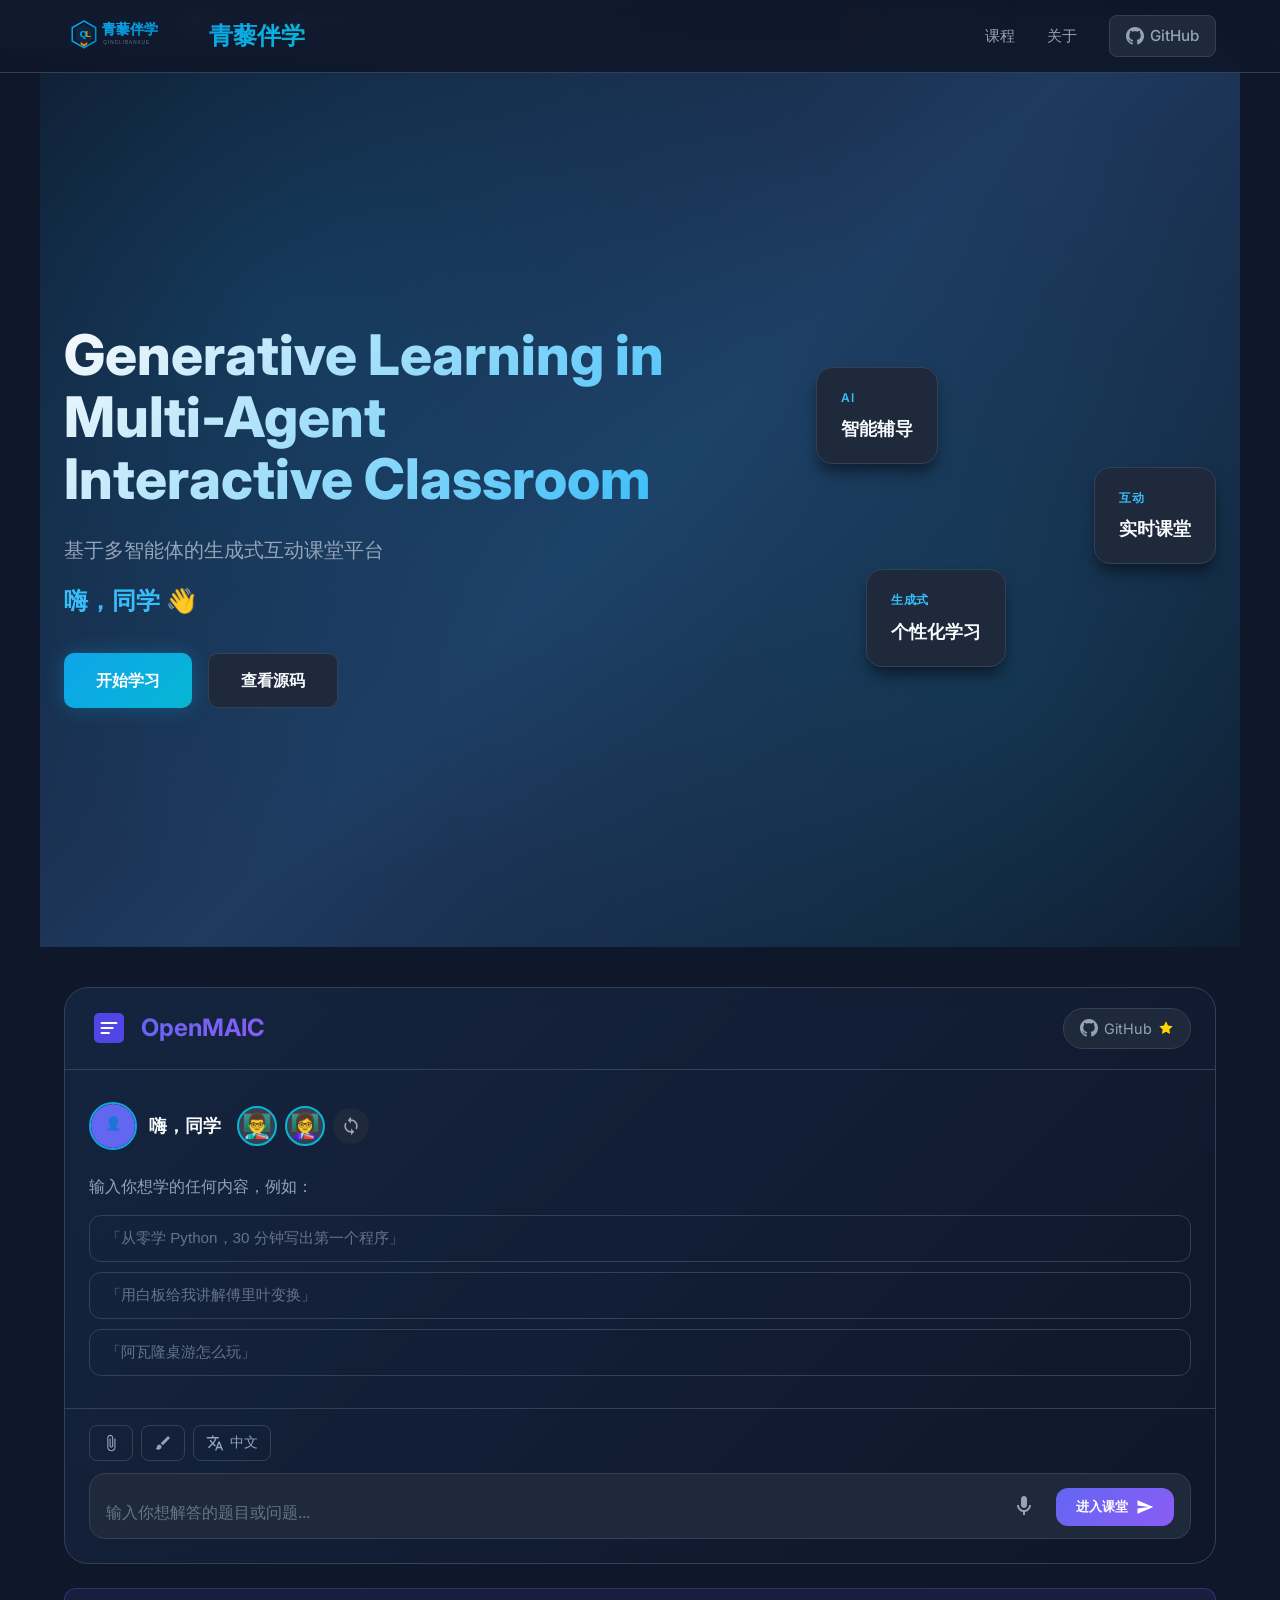
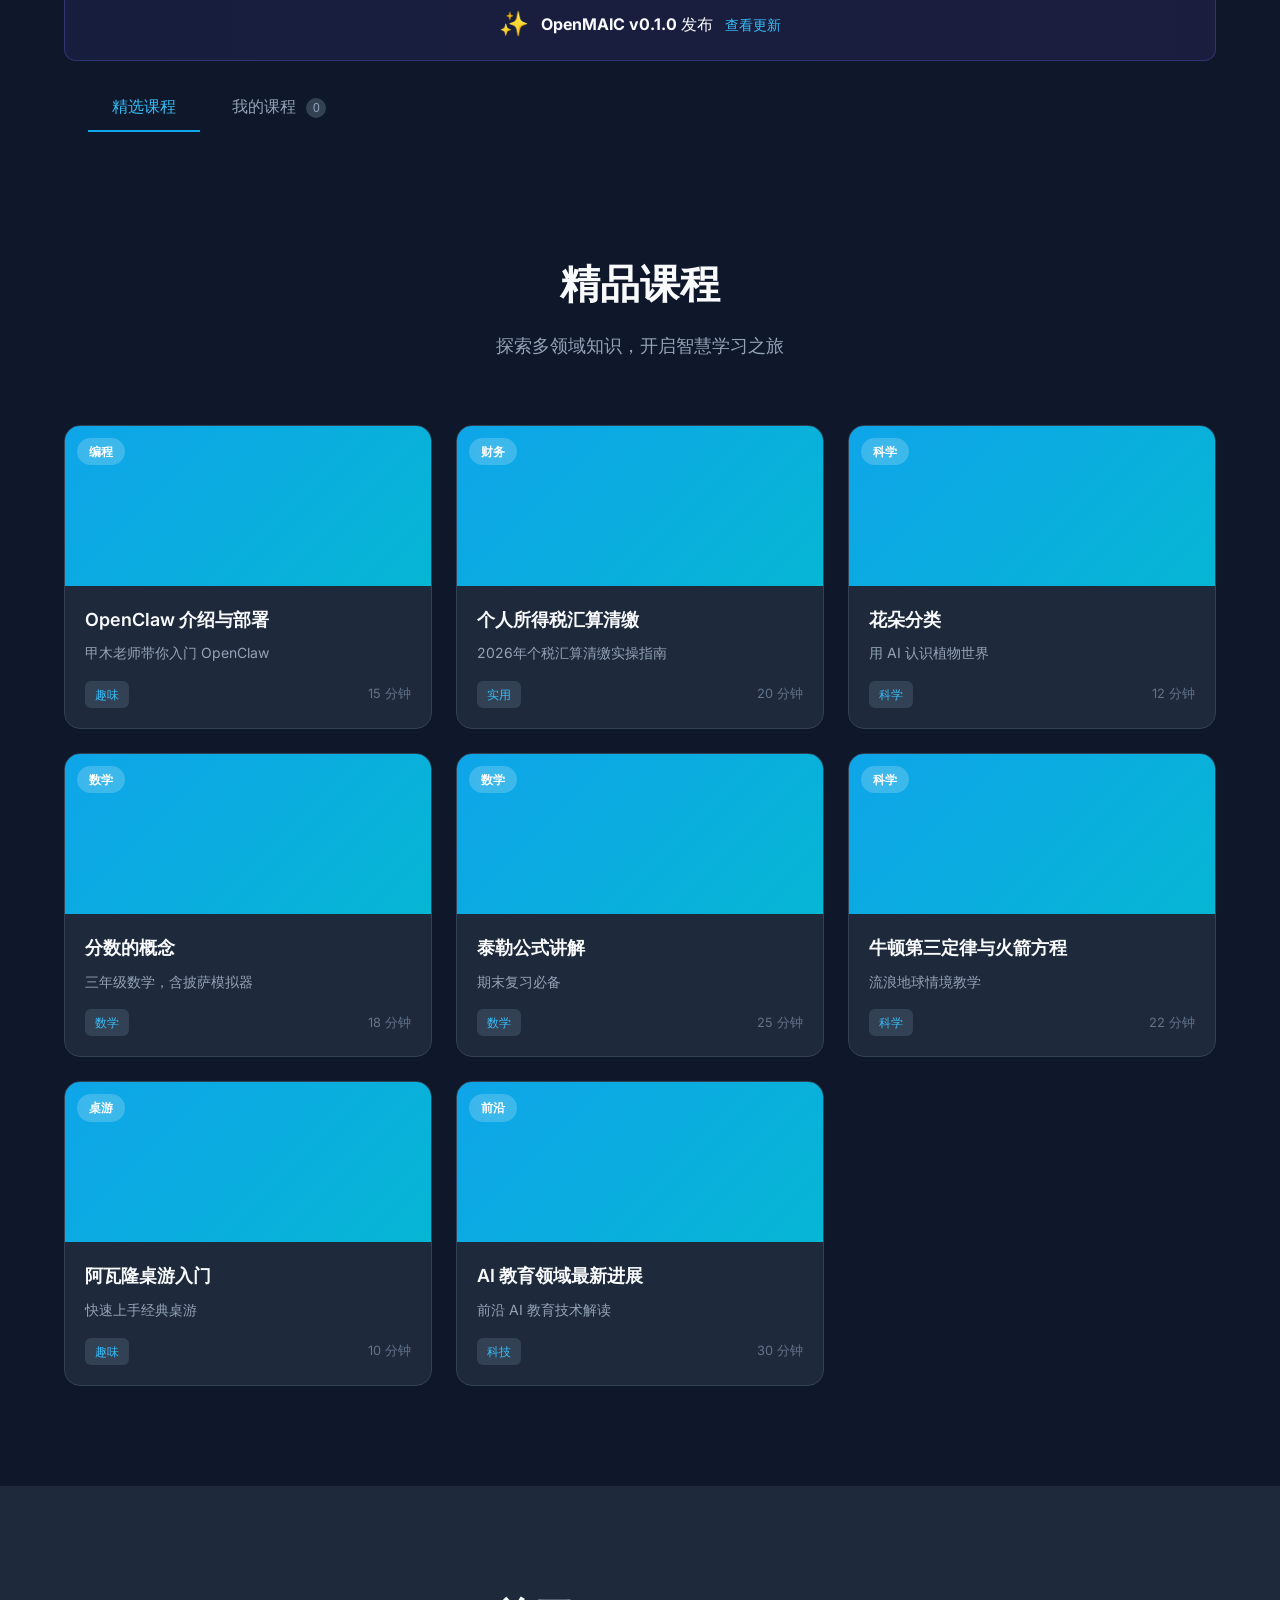
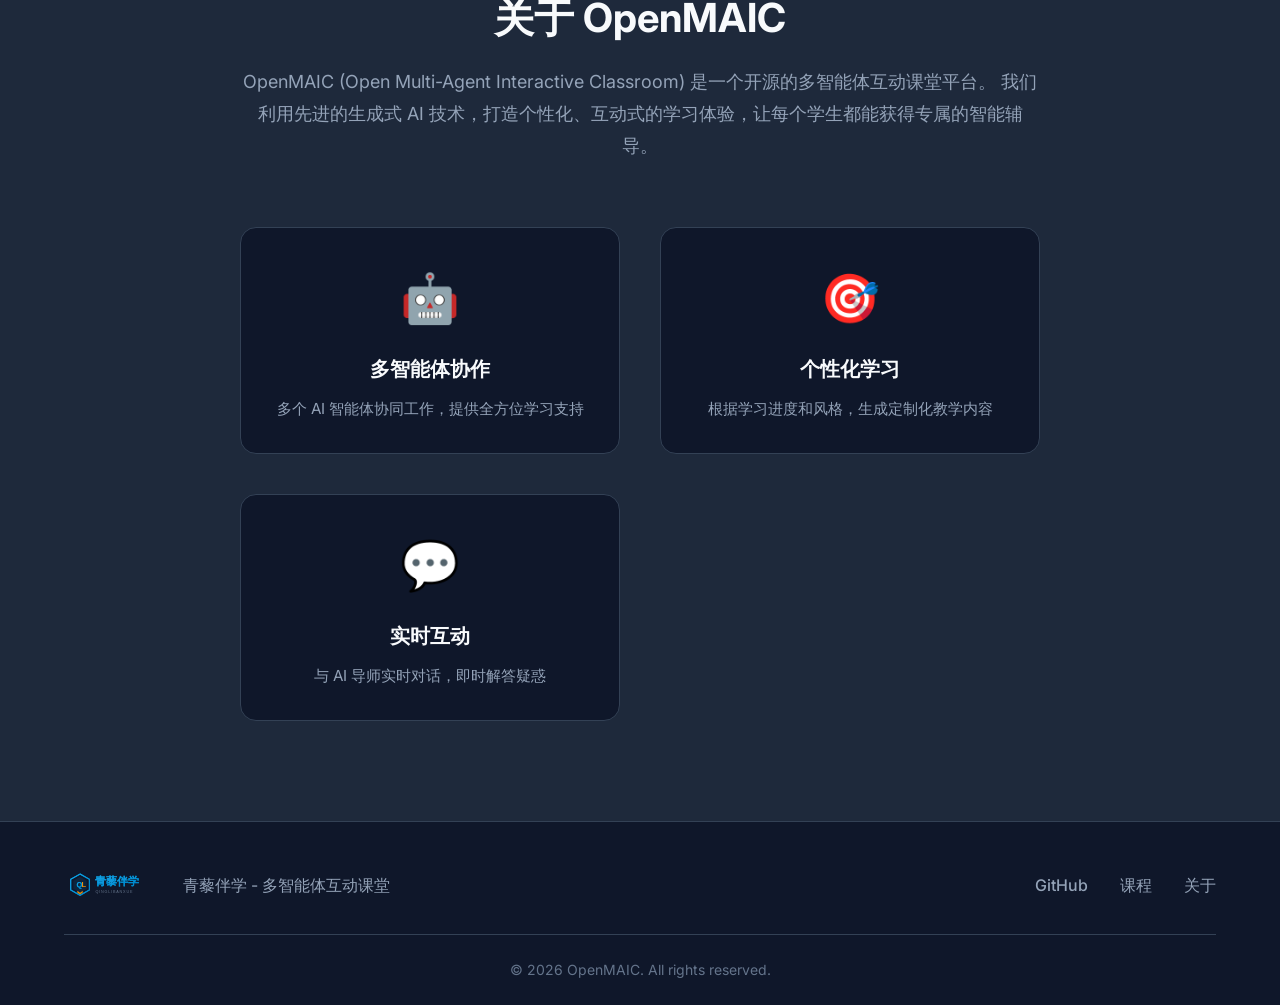
==== docs/index.html @ ad94fdf0 "Add AI assistant, community links, and announcement banner" ====
<!DOCTYPE html>
<html lang="zh-CN">
<head>
    <meta charset="UTF-8">
    <meta name="viewport" content="width=device-width, initial-scale=1.0">
    <title>OpenMAIC - 多智能体互动课堂</title>
    <link rel="stylesheet" href="styles.css">
    <link rel="preconnect" href="https://fonts.googleapis.com">
    <link href="https://fonts.googleapis.com/css2?family=Inter:wght@300;400;500;600;700&display=swap" rel="stylesheet">
</head>
<body>
    <!-- 顶部社区链接栏 -->
    <div class="community-bar">
        <div class="community-container">
            <div class="community-links">
                <a href="https://applink.feishu.cn/client/chat/chatter/add_by_link?link_token=98cl4139-d3f4-45af-b2e7-b8d244a17213" target="_blank" class="community-link">
                    <svg class="community-icon" viewBox="0 0 24 24" fill="currentColor"><path d="M12 2C6.48 2 2 6.48 2 12s4.48 10 10 10 10-4.48 10-10S17.52 2 12 2zm0 18c-4.41 0-8-3.59-8-8s3.59-8 8-8 8 3.59 8 8-3.59 8-8 8z"/></svg>
                    飞书社区
                </a>
                <a href="https://discord.gg/uJRzqXuC" target="_blank" class="community-link">
                    <svg class="community-icon" viewBox="0 0 24 24" fill="currentColor"><path d="M20.317 4.37a19.791 19.791 0 0 0-4.885-1.515.074.074 0 0 0-.079.037c-.21.375-.444.864-.608 1.25a18.27 18.27 0 0 0-5.487 0 12.64 12.64 0 0 0-.617-1.25.077.077 0 0 0-.079-.037A19.736 19.736 0 0 0 3.677 4.37a.07.07 0 0 0-.032.027C.533 9.046-.32 13.58.099 18.057a.082.082 0 0 0 .031.057 19.9 19.9 0 0 0 5.993 3.03.078.078 0 0 0 .084-.028 14.09 14.09 0 0 0 1.226-1.994.076.076 0 0 0-.041-.106 13.107 13.107 0 0 1-1.872-.892.077.077 0 0 1-.008-.128 10.2 10.2 0 0 0 .372-.292.074.074 0 0 1 .077-.01c3.928 1.793 8.18 1.793 12.062 0a.074.074 0 0 1 .078.01c.12.098.246.198.373.292a.077.077 0 0 1-.006.127 12.299 12.299 0 0 1-1.873.892.077.077 0 0 0-.041.107c.36.698.772 1.362 1.225 1.993a.076.076 0 0 0 .084.028 19.839 19.839 0 0 0 6.002-3.03.077.077 0 0 0 .032-.054c.5-5.177-.838-9.674-3.549-13.66a.061.061 0 0 0-.031-.03zM8.02 15.33c-1.183 0-2.157-1.085-2.157-2.419 0-1.333.956-2.419 2.157-2.419 1.21 0 2.176 1.096 2.157 2.42 0 1.333-.956 2.418-2.157 2.418zm7.975 0c-1.183 0-2.157-1.085-2.157-2.419 0-1.333.955-2.419 2.157-2.419 1.21 0 2.176 1.096 2.157 2.42 0 1.333-.946 2.418-2.157 2.418z"/></svg>
                    Discord
                </a>
                <a href="https://github.com/THU-MAIC/OpenMAIC" target="_blank" class="community-link">
                    <svg class="community-icon" viewBox="0 0 24 24" fill="currentColor"><path d="M12 0c-6.626 0-12 5.373-12 12 0 5.302 3.438 9.8 8.207 11.387.599.111.793-.261.793-.577v-2.234c-3.338.726-4.033-1.416-4.033-1.416-.546-1.387-1.333-1.756-1.333-1.756-1.089-.745.083-.729.083-.729 1.205.084 1.839 1.237 1.839 1.237 1.07 1.834 2.807 1.304 3.492.997.107-.775.418-1.305.762-1.604-2.665-.305-5.467-1.334-5.467-5.931 0-1.311.469-2.381 1.236-3.221-.124-.303-.535-1.524.117-3.176 0 0 1.008-.322 3.301 1.23.957-.266 1.983-.399 3.003-.404 1.02.005 2.047.138 3.006.404 2.291-1.552 3.297-1.23 3.297-1.23.653 1.653.242 2.874.118 3.176.77.84 1.235 1.911 1.235 3.221 0 4.609-2.807 5.624-5.479 5.921.43.372.823 1.102.823 2.222v3.293c0 .319.192.694.801.576 4.765-1.589 8.199-6.086 8.199-11.386 0-6.627-5.373-12-12-12z"/></svg>
                    GitHub
                </a>
            </div>
            <div class="community-notice">
                <span class="notice-tag">🔥</span>
                <a href="https://modelbest.feishu.cn/wiki/VnDow02XWi7OOPkuaRNckbVmnue?from=from_copylink" target="_blank">进行中课程共创活动 • 投稿你的好课程，上首页精选！</a>
            </div>
        </div>
    </div>

    <!-- 顶部导航栏 -->
    <header class="header">
        <div class="header-container">
            <div class="logo">
                <img src="assets/logo.svg" alt="OpenMAIC Logo" class="logo-img">
                <span class="logo-text">青藜伴学</span>
            </div>
            <nav class="nav">
                <a href="#courses" class="nav-link">课程</a>
                <a href="#about" class="nav-link">关于</a>
                <a href="https://github.com/THU-MAIC/OpenMAIC" target="_blank" class="nav-link github-link">
                    <svg class="github-icon" viewBox="0 0 24 24" fill="currentColor">
                        <path d="M12 0c-6.626 0-12 5.373-12 12 0 5.302 3.438 9.8 8.207 11.387.599.111.793-.261.793-.577v-2.234c-3.338.726-4.033-1.416-4.033-1.416-.546-1.387-1.333-1.756-1.333-1.756-1.089-.745.083-.729.083-.729 1.205.084 1.839 1.237 1.839 1.237 1.07 1.834 2.807 1.304 3.492.997.107-.775.418-1.305.762-1.604-2.665-.305-5.467-1.334-5.467-5.931 0-1.311.469-2.381 1.236-3.221-.124-.303-.535-1.524.117-3.176 0 0 1.008-.322 3.301 1.23.957-.266 1.983-.399 3.003-.404 1.02.005 2.047.138 3.006.404 2.291-1.552 3.297-1.23 3.297-1.23.653 1.653.242 2.874.118 3.176.77.84 1.235 1.911 1.235 3.221 0 4.609-2.807 5.624-5.479 5.921.43.372.823 1.102.823 2.222v3.293c0 .319.192.694.801.576 4.765-1.589 8.199-6.086 8.199-11.386 0-6.627-5.373-12-12-12z"/>
                    </svg>
                    GitHub
                </a>
            </nav>
            <button class="mobile-menu-btn" id="mobileMenuBtn">
                <span></span>
                <span></span>
                <span></span>
            </button>
        </div>
    </header>

    <!-- 移动端菜单 -->
    <div class="mobile-menu" id="mobileMenu">
        <a href="#courses" class="mobile-nav-link">课程</a>
        <a href="#about" class="mobile-nav-link">关于</a>
        <a href="https://github.com/THU-MAIC/OpenMAIC" target="_blank" class="mobile-nav-link">GitHub</a>
    </div>

    <!-- 主视觉区 -->
    <section class="hero">
        <div class="hero-bg"></div>
        <div class="hero-content">
            <h1 class="hero-title">Generative Learning in<br>Multi-Agent Interactive Classroom</h1>
            <p class="hero-subtitle">基于多智能体的生成式互动课堂平台</p>
            <p class="hero-greeting">嗨，同学 👋</p>
            <div class="hero-cta">
                <a href="#courses" class="btn btn-primary">开始学习</a>
                <a href="https://github.com/THU-MAIC/OpenMAIC" target="_blank" class="btn btn-secondary">查看源码</a>
            </div>
        </div>
        <div class="hero-visual">
            <div class="floating-card card-1">
                <span class="card-tag">AI</span>
                <span class="card-text">智能辅导</span>
            </div>
            <div class="floating-card card-2">
                <span class="card-tag">互动</span>
                <span class="card-text">实时课堂</span>
            </div>
            <div class="floating-card card-3">
                <span class="card-tag">生成式</span>
                <span class="card-text">个性化学习</span>
            </div>
        </div>
    </section>

    <!-- AI学习助手（搜题功能） -->
    <section class="ai-assistant" id="ai-assistant">
        <div class="container">
            <div class="chat-container">
                <!-- 顶部标题 -->
                <div class="chat-header">
                    <div class="logo-section">
                        <svg class="logo-icon" viewBox="0 0 64 64" fill="none">
                            <rect x="8" y="8" width="48" height="48" rx="8" fill="#4F46E5"/>
                            <path d="M20 24h24M20 32h18M20 40h12" stroke="white" stroke-width="3" stroke-linecap="round"/>
                        </svg>
                        <h2 class="chat-title">OpenMAIC</h2>
                    </div>
                    <a href="https://github.com/THU-MAIC/OpenMAIC" target="_blank" class="github-star">
                        <svg viewBox="0 0 24 24" fill="currentColor"><path d="M12 0c-6.626 0-12 5.373-12 12 0 5.302 3.438 9.8 8.207 11.387.599.111.793-.261.793-.577v-2.234c-3.338.726-4.033-1.416-4.033-1.416-.546-1.387-1.333-1.756-1.333-1.756-1.089-.745.083-.729.083-.729 1.205.084 1.839 1.237 1.839 1.237 1.07 1.834 2.807 1.304 3.492.997.107-.775.418-1.305.762-1.604-2.665-.305-5.467-1.334-5.467-5.931 0-1.311.469-2.381 1.236-3.221-.124-.303-.535-1.524.117-3.176 0 0 1.008-.322 3.301 1.23.957-.266 1.983-.399 3.003-.404 1.02.005 2.047.138 3.006.404 2.291-1.552 3.297-1.23 3.297-1.23.653 1.653.242 2.874.118 3.176.77.84 1.235 1.911 1.235 3.221 0 4.609-2.807 5.624-5.479 5.921.43.372.823 1.102.823 2.222v3.293c0 .319.192.694.801.576 4.765-1.589 8.199-6.086 8.199-11.386 0-6.627-5.373-12-12-12z"/></svg>
                        GitHub
                        <svg class="star-icon" viewBox="0 0 24 24" fill="#FFD700"><path d="M12 2l3.09 6.26L22 9.27l-5 4.87 1.18 6.88L12 17.77l-6.18 3.25L7 14.14 2 9.27l6.91-1.01L12 2z"/></svg>
                    </a>
                </div>

                <!-- 对话区域 -->
                <div class="chat-messages" id="chatMessages">
                    <div class="message-group">
                        <div class="user-profile">
                            <div class="avatar"><img src="assets/avatar-user.png" alt="用户" onerror="this.src='data:image/svg+xml,<svg xmlns=%22http://www.w3.org/2000/svg%22 viewBox=%220 0 100 100%22><circle cx=%2250%22 cy=%2250%22 r=%2250%22 fill=%22%236366f1%22/><text x=%2250%22 y=%2255%22 text-anchor=%22middle%22 fill=%22white%22 font-size=%2230%22>👤</text></svg>'"></div>
                            <span class="username">嗨，同学</span>
                        </div>
                        <div class="ai-avatars">
                            <div class="ai-avatar"><img src="assets/avatar-ai1.png" alt="AI导师1" onerror="this.style.display='none';this.nextElementSibling.style.display='flex'"><span class="ai-avatar-fallback" style="display:none">👨‍🏫</span></div>
                            <div class="ai-avatar"><img src="assets/avatar-ai2.png" alt="AI导师2" onerror="this.style.display='none';this.nextElementSibling.style.display='flex'"><span class="ai-avatar-fallback" style="display:none">👩‍🏫</span></div>
                            <button class="ai-switch-btn" title="切换AI导师">
                                <svg viewBox="0 0 24 24" fill="currentColor"><path d="M12 4V1L8 5l4 4V6c3.31 0 6 2.69 6 6 0 1.01-.25 1.97-.7 2.8l1.46 1.46C19.54 15.03 20 13.57 20 12c0-4.42-3.58-8-8-8zm0 14c-3.31 0-6-2.69-6-6 0-1.01.25-1.97.7-2.8L5.24 7.74C4.46 8.97 4 10.43 4 12c0 4.42 3.58 8 8 8v3l4-4-4-4v3z"/></svg>
                            </button>
                        </div>
                    </div>
                    
                    <div class="welcome-text">
                        <p>输入你想学的任何内容，例如：</p>
                        <div class="example-chips">
                            <button class="example-chip" onclick="fillInput('从零学 Python，30 分钟写出第一个程序')">「从零学 Python，30 分钟写出第一个程序」</button>
                            <button class="example-chip" onclick="fillInput('用白板给我讲解傅里叶变换')">「用白板给我讲解傅里叶变换」</button>
                            <button class="example-chip" onclick="fillInput('阿瓦隆桌游怎么玩')">「阿瓦隆桌游怎么玩」</button>
                        </div>
                    </div>
                </div>

                <!-- 输入区域 -->
                <div class="chat-input-area">
                    <div class="input-toolbar">
                        <button class="tool-btn" title="上传附件">
                            <svg viewBox="0 0 24 24" fill="currentColor"><path d="M16.5 6v11.5c0 2.21-1.79 4-4 4s-4-1.79-4-4V5a2.5 2.5 0 0 1 5 0v10.5c0 .55-.45 1-1 1s-1-.45-1-1V6H10v9.5a2.5 2.5 0 0 0 5 0V5c0-2.21-1.79-4-4-4S7 2.79 7 5v12.5c0 3.04 2.46 5.5 5.5 5.5s5.5-2.46 5.5-5.5V6h-1.5z"/></svg>
                        </button>
                        <button class="tool-btn" title="画板">
                            <svg viewBox="0 0 24 24" fill="currentColor"><path d="M7 14c-1.66 0-3 1.34-3 3 0 1.31-1.16 2-2 2 .92 1.22 2.49 2 4 2 2.21 0 4-1.79 4-4 0-1.66-1.34-3-3-3zm13.71-9.37l-1.34-1.34a.996.996 0 0 0-1.41 0L9 12.25 11.75 15l8.96-8.96a.996.996 0 0 0 0-1.41z"/></svg>
                        </button>
                        <button class="tool-btn language-btn" title="语言">
                            <svg viewBox="0 0 24 24" fill="currentColor"><path d="M12.87 15.07l-2.54-2.51.03-.03c1.74-1.94 2.98-4.17 3.71-6.53H17V4h-7V2H8v2H1v1.99h11.17C11.5 7.92 10.44 9.75 9 11.35 8.07 10.32 7.3 9.19 6.69 8h-2c.73 1.63 1.73 3.17 2.98 4.56l-5.09 5.02L4 19l5-5 3.11 3.11.76-2.04zM18.5 10h-2L12 22h2l1.12-3h4.75L21 22h2l-4.5-12zm-2.62 7l1.62-4.33L19.12 17h-3.24z"/></svg>
                            <span>中文</span>
                        </button>
                    </div>
                    
                    <div class="input-wrapper">
                        <textarea 
                            id="chatInput" 
                            class="chat-input" 
                            placeholder="输入你想解答的题目或问题..."
                            rows="1"
                        ></textarea>
                        <button class="voice-btn" title="语音输入">
                            <svg viewBox="0 0 24 24" fill="currentColor"><path d="M12 14c1.66 0 3-1.34 3-3V5c0-1.66-1.34-3-3-3S9 3.34 9 5v6c0 1.66 1.34 3 3 3z"/><path d="M17 11c0 2.76-2.24 5-5 5s-5-2.24-5-5H5c0 3.53 2.61 6.43 6 6.92V21h2v-3.08c3.39-.49 6-3.39 6-6.92h-2z"/></svg>
                        </button>
                        <button class="send-btn" id="sendBtn" title="进入课堂">
                            <span>进入课堂</span>
                            <svg viewBox="0 0 24 24" fill="currentColor"><path d="M2.01 21L23 12 2.01 3 2 10l15 2-15 2z"/></svg>
                        </button>
                    </div>
                </div>
            </div>

            <!-- 版本公告 -->
            <div class="version-banner">
                <div class="version-icon">✨</div>
                <span class="version-text"><strong>OpenMAIC v0.1.0</strong> 发布</span>
                <a href="https://github.com/THU-MAIC/OpenMAIC/releases" target="_blank" class="version-link">查看更新</a>
            </div>

            <!-- 课程标签 -->
            <div class="course-tabs">
                <button class="tab-btn active">精选课程</button>
                <button class="tab-btn">我的课程 <span class="tab-badge">0</span></button>
            </div>
        </div>
    </section>

    <!-- 课程展示区 -->
    <section class="courses" id="courses">
        <div class="container">
            <div class="section-header">
                <h2 class="section-title">精品课程</h2>
                <p class="section-subtitle">探索多领域知识，开启智慧学习之旅</p>
            </div>
            
            <div class="course-grid">
                <!-- 课程卡片 1 -->
                <div class="course-card" data-course="openclaw">
                    <div class="course-image">
                        <div class="course-badge">编程</div>
                        <div class="course-overlay">
                            <button class="play-btn">
                                <svg viewBox="0 0 24 24" fill="currentColor">
                                    <path d="M8 5v14l11-7z"/>
                                </svg>
                            </button>
                        </div>
                    </div>
                    <div class="course-content">
                        <h3 class="course-title">OpenClaw 介绍与部署</h3>
                        <p class="course-desc">甲木老师带你入门 OpenClaw</p>
                        <div class="course-meta">
                            <span class="course-tag">趣味</span>
                            <span class="course-duration">15 分钟</span>
                        </div>
                    </div>
                </div>

                <!-- 课程卡片 2 -->
                <div class="course-card" data-course="tax">
                    <div class="course-image">
                        <div class="course-badge">财务</div>
                        <div class="course-overlay">
                            <button class="play-btn">
                                <svg viewBox="0 0 24 24" fill="currentColor">
                                    <path d="M8 5v14l11-7z"/>
                                </svg>
                            </button>
                        </div>
                    </div>
                    <div class="course-content">
                        <h3 class="course-title">个人所得税汇算清缴</h3>
                        <p class="course-desc">2026年个税汇算清缴实操指南</p>
                        <div class="course-meta">
                            <span class="course-tag">实用</span>
                            <span class="course-duration">20 分钟</span>
                        </div>
                    </div>
                </div>

                <!-- 课程卡片 3 -->
                <div class="course-card" data-course="flowers">
                    <div class="course-image">
                        <div class="course-badge">科学</div>
                        <div class="course-overlay">
                            <button class="play-btn">
                                <svg viewBox="0 0 24 24" fill="currentColor">
                                    <path d="M8 5v14l11-7z"/>
                                </svg>
                            </button>
                        </div>
                    </div>
                    <div class="course-content">
                        <h3 class="course-title">花朵分类</h3>
                        <p class="course-desc">用 AI 认识植物世界</p>
                        <div class="course-meta">
                            <span class="course-tag">科学</span>
                            <span class="course-duration">12 分钟</span>
                        </div>
                    </div>
                </div>

                <!-- 课程卡片 4 -->
                <div class="course-card" data-course="fraction">
                    <div class="course-image">
                        <div class="course-badge">数学</div>
                        <div class="course-overlay">
                            <button class="play-btn">
                                <svg viewBox="0 0 24 24" fill="currentColor">
                                    <path d="M8 5v14l11-7z"/>
                                </svg>
                            </button>
                        </div>
                    </div>
                    <div class="course-content">
                        <h3 class="course-title">分数的概念</h3>
                        <p class="course-desc">三年级数学，含披萨模拟器</p>
                        <div class="course-meta">
                            <span class="course-tag">数学</span>
                            <span class="course-duration">18 分钟</span>
                        </div>
                    </div>
                </div>

                <!-- 课程卡片 5 -->
                <div class="course-card" data-course="taylor">
                    <div class="course-image">
                        <div class="course-badge">数学</div>
                        <div class="course-overlay">
                            <button class="play-btn">
                                <svg viewBox="0 0 24 24" fill="currentColor">
                                    <path d="M8 5v14l11-7z"/>
                                </svg>
                            </button>
                        </div>
                    </div>
                    <div class="course-content">
                        <h3 class="course-title">泰勒公式讲解</h3>
                        <p class="course-desc">期末复习必备</p>
                        <div class="course-meta">
                            <span class="course-tag">数学</span>
                            <span class="course-duration">25 分钟</span>
                        </div>
                    </div>
                </div>

                <!-- 课程卡片 6 -->
                <div class="course-card" data-course="rocket">
                    <div class="course-image">
                        <div class="course-badge">科学</div>
                        <div class="course-overlay">
                            <button class="play-btn">
                                <svg viewBox="0 0 24 24" fill="currentColor">
                                    <path d="M8 5v14l11-7z"/>
                                </svg>
                            </button>
                        </div>
                    </div>
                    <div class="course-content">
                        <h3 class="course-title">牛顿第三定律与火箭方程</h3>
                        <p class="course-desc">流浪地球情境教学</p>
                        <div class="course-meta">
                            <span class="course-tag">科学</span>
                            <span class="course-duration">22 分钟</span>
                        </div>
                    </div>
                </div>

                <!-- 课程卡片 7 -->
                <div class="course-card" data-course="avalon">
                    <div class="course-image">
                        <div class="course-badge">桌游</div>
                        <div class="course-overlay">
                            <button class="play-btn">
                                <svg viewBox="0 0 24 24" fill="currentColor">
                                    <path d="M8 5v14l11-7z"/>
                                </svg>
                            </button>
                        </div>
                    </div>
                    <div class="course-content">
                        <h3 class="course-title">阿瓦隆桌游入门</h3>
                        <p class="course-desc">快速上手经典桌游</p>
                        <div class="course-meta">
                            <span class="course-tag">趣味</span>
                            <span class="course-duration">10 分钟</span>
                        </div>
                    </div>
                </div>

                <!-- 课程卡片 8 -->
                <div class="course-card" data-course="ai-education">
                    <div class="course-image">
                        <div class="course-badge">前沿</div>
                        <div class="course-overlay">
                            <button class="play-btn">
                                <svg viewBox="0 0 24 24" fill="currentColor">
                                    <path d="M8 5v14l11-7z"/>
                                </svg>
                            </button>
                        </div>
                    </div>
                    <div class="course-content">
                        <h3 class="course-title">AI 教育领域最新进展</h3>
                        <p class="course-desc">前沿 AI 教育技术解读</p>
                        <div class="course-meta">
                            <span class="course-tag">科技</span>
                            <span class="course-duration">30 分钟</span>
                        </div>
                    </div>
                </div>
            </div>
        </div>
    </section>

    <!-- 视频播放器模态框 -->
    <div class="video-modal" id="videoModal">
        <div class="video-modal-content">
            <button class="video-close" id="videoClose">
                <svg viewBox="0 0 24 24" fill="currentColor">
                    <path d="M19 6.41L17.59 5 12 10.59 6.41 5 5 6.41 10.59 12 5 17.59 6.41 19 12 13.41 17.59 19 19 17.59 13.41 12z"/>
                </svg>
            </button>
            <div class="video-container">
                <video id="mainVideo" class="video-player">
                    <source src="" type="video/mp4">
                    您的浏览器不支持视频播放。
                </video>
                <div class="video-controls">
                    <button class="control-btn play-pause" id="playPauseBtn">
                        <svg class="play-icon" viewBox="0 0 24 24" fill="currentColor">
                            <path d="M8 5v14l11-7z"/>
                        </svg>
                        <svg class="pause-icon" viewBox="0 0 24 24" fill="currentColor">
                            <path d="M6 19h4V5H6v14zm8-14v14h4V5h-4z"/>
                        </svg>
                    </button>
                    <div class="progress-container" id="progressContainer">
                        <div class="progress-bar" id="progressBar">
                            <div class="progress-fill" id="progressFill"></div>
                            <div class="progress-handle" id="progressHandle"></div>
                        </div>
                    </div>
                    <span class="time-display" id="timeDisplay">0:00 / 0:00</span>
                    <button class="control-btn fullscreen" id="fullscreenBtn">
                        <svg class="fullscreen-icon" viewBox="0 0 24 24" fill="currentColor">
                            <path d="M7 14H5v5h5v-2H7v-3zm-2-4h2V7h3V5H5v5zm12 7h-3v2h5v-5h-2v3zM14 5v2h3v3h2V5h-5z"/>
                        </svg>
                        <svg class="exit-fullscreen-icon" viewBox="0 0 24 24" fill="currentColor">
                            <path d="M5 16h3v3h2v-5H5v2zm3-8H5v2h5V5H8v3zm6 11h2v-3h3v-2h-5v5zm2-11V5h-2v5h5V8h-3z"/>
                        </svg>
                    </button>
                </div>
            </div>
        </div>
    </div>

    <!-- 关于区域 -->
    <section class="about" id="about">
        <div class="container">
            <div class="about-content">
                <h2 class="section-title">关于 OpenMAIC</h2>
                <p class="about-text">
                    OpenMAIC (Open Multi-Agent Interactive Classroom) 是一个开源的多智能体互动课堂平台。
                    我们利用先进的生成式 AI 技术，打造个性化、互动式的学习体验，让每个学生都能获得专属的智能辅导。
                </p>
                <div class="about-features">
                    <div class="feature">
                        <div class="feature-icon">🤖</div>
                        <h4>多智能体协作</h4>
                        <p>多个 AI 智能体协同工作，提供全方位学习支持</p>
                    </div>
                    <div class="feature">
                        <div class="feature-icon">🎯</div>
                        <h4>个性化学习</h4>
                        <p>根据学习进度和风格，生成定制化教学内容</p>
                    </div>
                    <div class="feature">
                        <div class="feature-icon">💬</div>
                        <h4>实时互动</h4>
                        <p>与 AI 导师实时对话，即时解答疑惑</p>
                    </div>
                </div>
            </div>
        </div>
    </section>

    <!-- 页脚 -->
    <footer class="footer">
        <div class="container">
            <div class="footer-content">
                <div class="footer-brand">
                    <img src="assets/logo.svg" alt="OpenMAIC" class="footer-logo">
                    <span>青藜伴学 - 多智能体互动课堂</span>
                </div>
                <div class="footer-links">
                    <a href="https://github.com/THU-MAIC/OpenMAIC" target="_blank">GitHub</a>
                    <a href="#courses">课程</a>
                    <a href="#about">关于</a>
                </div>
            </div>
            <div class="footer-bottom">
                <p>© 2026 OpenMAIC. All rights reserved.</p>
            </div>
        </div>
    </footer>

    <script src="script.js"></script>
</body>
</html>
---- docs/styles.css ----
/* OpenMAIC - Tech Blue Enterprise Theme */
/* CSS Variables */
:root {
    --primary: #0ea5e9;
    --primary-dark: #0284c7;
    --primary-light: #38bdf8;
    --secondary: #1e293b;
    --accent: #06b6d4;
    --background: #0f172a;
    --surface: #1e293b;
    --surface-light: #334155;
    --text-primary: #f8fafc;
    --text-secondary: #94a3b8;
    --text-muted: #64748b;
    --border: #334155;
    --success: #10b981;
    --warning: #f59e0b;
    --error: #ef4444;
    --gradient-primary: linear-gradient(135deg, #0ea5e9 0%, #06b6d4 100%);
    --gradient-hero: linear-gradient(135deg, #0f172a 0%, #1e3a5f 50%, #0f172a 100%);
    --shadow-sm: 0 1px 2px rgba(0, 0, 0, 0.3);
    --shadow: 0 4px 6px -1px rgba(0, 0, 0, 0.4);
    --shadow-lg: 0 10px 15px -3px rgba(0, 0, 0, 0.5);
    --shadow-glow: 0 0 20px rgba(14, 165, 233, 0.3);
}

/* Reset & Base */
*, *::before, *::after {
    box-sizing: border-box;
    margin: 0;
    padding: 0;
}

html {
    scroll-behavior: smooth;
}

body {
    font-family: 'Inter', -apple-system, BlinkMacSystemFont, 'Segoe UI', Roboto, 'Helvetica Neue', Arial, sans-serif;
    background-color: var(--background);
    color: var(--text-primary);
    line-height: 1.6;
    -webkit-font-smoothing: antialiased;
    -moz-osx-font-smoothing: grayscale;
}

/* Container */
.container {
    max-width: 1200px;
    margin: 0 auto;
    padding: 0 24px;
}

/* Header */
.header {
    position: fixed;
    top: 0;
    left: 0;
    right: 0;
    z-index: 1000;
    background: rgba(15, 23, 42, 0.9);
    backdrop-filter: blur(12px);
    border-bottom: 1px solid var(--border);
}

.header-container {
    max-width: 1200px;
    margin: 0 auto;
    padding: 0 24px;
    height: 72px;
    display: flex;
    align-items: center;
    justify-content: space-between;
}

.logo {
    display: flex;
    align-items: center;
    gap: 12px;
}

.logo-img {
    height: 40px;
    width: auto;
    object-fit: contain;
}

.logo-text {
    font-size: 1.5rem;
    font-weight: 700;
    background: var(--gradient-primary);
    -webkit-background-clip: text;
    -webkit-text-fill-color: transparent;
    background-clip: text;
}

/* Navigation */
.nav {
    display: flex;
    align-items: center;
    gap: 32px;
}

.nav-link {
    color: var(--text-secondary);
    text-decoration: none;
    font-weight: 500;
    font-size: 0.95rem;
    transition: all 0.3s ease;
    display: flex;
    align-items: center;
    gap: 6px;
}

.nav-link:hover {
    color: var(--primary-light);
}

.github-link {
    padding: 8px 16px;
    background: var(--surface);
    border-radius: 8px;
    border: 1px solid var(--border);
}

.github-link:hover {
    background: var(--surface-light);
    border-color: var(--primary);
}

.github-icon {
    width: 18px;
    height: 18px;
}

/* Mobile Menu Button */
.mobile-menu-btn {
    display: none;
    flex-direction: column;
    gap: 5px;
    background: none;
    border: none;
    cursor: pointer;
    padding: 8px;
}

.mobile-menu-btn span {
    display: block;
    width: 24px;
    height: 2px;
    background: var(--text-primary);
    transition: all 0.3s ease;
}

/* Mobile Menu */
.mobile-menu {
    display: none;
    position: fixed;
    top: 72px;
    left: 0;
    right: 0;
    background: var(--surface);
    border-bottom: 1px solid var(--border);
    padding: 16px 24px;
    flex-direction: column;
    gap: 16px;
    z-index: 999;
}

.mobile-menu.active {
    display: flex;
}

.mobile-nav-link {
    color: var(--text-primary);
    text-decoration: none;
    font-weight: 500;
    padding: 12px 0;
    border-bottom: 1px solid var(--border);
}

/* Hero Section */
.hero {
    min-height: 100vh;
    display: flex;
    align-items: center;
    justify-content: space-between;
    padding: 120px 24px 80px;
    max-width: 1200px;
    margin: 0 auto;
    position: relative;
    overflow: hidden;
}

.hero-bg {
    position: absolute;
    top: 0;
    left: 0;
    right: 0;
    bottom: 0;
    background: var(--gradient-hero);
    z-index: -1;
}

.hero-bg::before {
    content: '';
    position: absolute;
    top: 0;
    left: 0;
    right: 0;
    bottom: 0;
    background-image: 
        radial-gradient(circle at 20% 30%, rgba(14, 165, 233, 0.15) 0%, transparent 50%),
        radial-gradient(circle at 80% 70%, rgba(6, 182, 212, 0.1) 0%, transparent 50%);
}

.hero-content {
    flex: 1;
    max-width: 600px;
}

.hero-title {
    font-size: 3.5rem;
    font-weight: 800;
    line-height: 1.1;
    margin-bottom: 24px;
    background: linear-gradient(135deg, var(--text-primary) 0%, var(--primary-light) 100%);
    -webkit-background-clip: text;
    -webkit-text-fill-color: transparent;
    background-clip: text;
}

.hero-subtitle {
    font-size: 1.25rem;
    color: var(--text-secondary);
    margin-bottom: 16px;
}

.hero-greeting {
    font-size: 1.5rem;
    color: var(--primary-light);
    font-weight: 600;
    margin-bottom: 32px;
}

.hero-cta {
    display: flex;
    gap: 16px;
    flex-wrap: wrap;
}

/* Buttons */
.btn {
    display: inline-flex;
    align-items: center;
    justify-content: center;
    padding: 14px 32px;
    font-size: 1rem;
    font-weight: 600;
    text-decoration: none;
    border-radius: 10px;
    transition: all 0.3s ease;
    cursor: pointer;
    border: none;
}

.btn-primary {
    background: var(--gradient-primary);
    color: white;
    box-shadow: var(--shadow-glow);
}

.btn-primary:hover {
    transform: translateY(-2px);
    box-shadow: 0 0 30px rgba(14, 165, 233, 0.5);
}

.btn-secondary {
    background: var(--surface);
    color: var(--text-primary);
    border: 1px solid var(--border);
}

.btn-secondary:hover {
    background: var(--surface-light);
    border-color: var(--primary);
}

/* Hero Visual */
.hero-visual {
    position: relative;
    width: 400px;
    height: 400px;
}

.floating-card {
    position: absolute;
    background: var(--surface);
    border: 1px solid var(--border);
    border-radius: 16px;
    padding: 20px 24px;
    display: flex;
    flex-direction: column;
    gap: 8px;
    box-shadow: var(--shadow-lg);
    animation: float 6s ease-in-out infinite;
}

.card-1 {
    top: 50px;
    left: 0;
    animation-delay: 0s;
}

.card-2 {
    top: 150px;
    right: 0;
    animation-delay: 2s;
}

.card-3 {
    bottom: 50px;
    left: 50px;
    animation-delay: 4s;
}

.card-tag {
    font-size: 0.75rem;
    font-weight: 600;
    color: var(--primary-light);
    text-transform: uppercase;
    letter-spacing: 0.5px;
}

.card-text {
    font-size: 1.1rem;
    font-weight: 600;
    color: var(--text-primary);
}

@keyframes float {
    0%, 100% { transform: translateY(0); }
    50% { transform: translateY(-20px); }
}

/* Courses Section */
.courses {
    padding: 100px 0;
    background: var(--background);
}

.section-header {
    text-align: center;
    margin-bottom: 64px;
}

.section-title {
    font-size: 2.5rem;
    font-weight: 700;
    margin-bottom: 16px;
    color: var(--text-primary);
}

.section-subtitle {
    font-size: 1.125rem;
    color: var(--text-secondary);
}

/* Course Grid */
.course-grid {
    display: grid;
    grid-template-columns: repeat(auto-fill, minmax(280px, 1fr));
    gap: 24px;
}

.course-card {
    background: var(--surface);
    border-radius: 16px;
    overflow: hidden;
    border: 1px solid var(--border);
    transition: all 0.3s ease;
    cursor: pointer;
}

.course-card:hover {
    transform: translateY(-4px);
    border-color: var(--primary);
    box-shadow: var(--shadow-glow);
}

.course-image {
    position: relative;
    height: 160px;
    background: var(--gradient-primary);
    display: flex;
    align-items: center;
    justify-content: center;
}

.course-badge {
    position: absolute;
    top: 12px;
    left: 12px;
    background: rgba(255, 255, 255, 0.2);
    backdrop-filter: blur(8px);
    color: white;
    padding: 4px 12px;
    border-radius: 20px;
    font-size: 0.75rem;
    font-weight: 600;
}

.course-overlay {
    position: absolute;
    inset: 0;
    background: rgba(0, 0, 0, 0.4);
    display: flex;
    align-items: center;
    justify-content: center;
    opacity: 0;
    transition: opacity 0.3s ease;
}

.course-card:hover .course-overlay {
    opacity: 1;
}

.play-btn {
    width: 56px;
    height: 56px;
    background: rgba(255, 255, 255, 0.95);
    border: none;
    border-radius: 50%;
    display: flex;
    align-items: center;
    justify-content: center;
    cursor: pointer;
    transition: all 0.3s ease;
    color: var(--primary-dark);
}

.play-btn:hover {
    transform: scale(1.1);
    background: white;
}

.play-btn svg {
    width: 24px;
    height: 24px;
    margin-left: 4px;
}

.course-content {
    padding: 20px;
}

.course-title {
    font-size: 1.125rem;
    font-weight: 600;
    margin-bottom: 8px;
    color: var(--text-primary);
}

.course-desc {
    font-size: 0.875rem;
    color: var(--text-secondary);
    margin-bottom: 16px;
}

.course-meta {
    display: flex;
    align-items: center;
    justify-content: space-between;
}

.course-tag {
    background: var(--surface-light);
    color: var(--primary-light);
    padding: 4px 10px;
    border-radius: 6px;
    font-size: 0.75rem;
    font-weight: 500;
}

.course-duration {
    font-size: 0.8rem;
    color: var(--text-muted);
}

/* Video Modal */
.video-modal {
    display: none;
    position: fixed;
    inset: 0;
    z-index: 2000;
    background: rgba(0, 0, 0, 0.95);
    align-items: center;
    justify-content: center;
    padding: 20px;
}

.video-modal.active {
    display: flex;
}

.video-modal-content {
    position: relative;
    width: 100%;
    max-width: 1000px;
    background: var(--surface);
    border-radius: 16px;
    overflow: hidden;
}

.video-close {
    position: absolute;
    top: 16px;
    right: 16px;
    width: 40px;
    height: 40px;
    background: rgba(0, 0, 0, 0.5);
    border: none;
    border-radius: 50%;
    display: flex;
    align-items: center;
    justify-content: center;
    cursor: pointer;
    color: white;
    z-index: 10;
    transition: all 0.3s ease;
}

.video-close:hover {
    background: rgba(255, 0, 0, 0.7);
    transform: rotate(90deg);
}

.video-close svg {
    width: 24px;
    height: 24px;
}

.video-container {
    position: relative;
    width: 100%;
    background: #000;
}

.video-player {
    width: 100%;
    height: auto;
    max-height: 70vh;
    display: block;
}

/* Video Controls */
.video-controls {
    display: flex;
    align-items: center;
    gap: 16px;
    padding: 16px 20px;
    background: linear-gradient(to top, rgba(0,0,0,0.9), rgba(0,0,0,0.6));
}

.control-btn {
    width: 40px;
    height: 40px;
    background: transparent;
    border: none;
    color: white;
    cursor: pointer;
    display: flex;
    align-items: center;
    justify-content: center;
    border-radius: 8px;
    transition: all 0.3s ease;
}

.control-btn:hover {
    background: rgba(255, 255, 255, 0.1);
}

.control-btn svg {
    width: 24px;
    height: 24px;
}

.play-pause .pause-icon,
.play-pause.playing .play-icon {
    display: none;
}

.play-pause.playing .pause-icon {
    display: block;
}

.fullscreen .exit-fullscreen-icon,
.fullscreen.active .fullscreen-icon {
    display: none;
}

.fullscreen.active .exit-fullscreen-icon {
    display: block;
}

/* Progress Bar */
.progress-container {
    flex: 1;
    height: 40px;
    display: flex;
    align-items: center;
    cursor: pointer;
}

.progress-bar {
    position: relative;
    width: 100%;
    height: 6px;
    background: rgba(255, 255, 255, 0.2);
    border-radius: 3px;
    overflow: visible;
}

.progress-fill {
    position: absolute;
    left: 0;
    top: 0;
    height: 100%;
    background: var(--gradient-primary);
    border-radius: 3px;
    width: 0%;
    transition: width 0.1s linear;
}

.progress-handle {
    position: absolute;
    top: 50%;
    transform: translate(-50%, -50%);
    width: 14px;
    height: 14px;
    background: white;
    border-radius: 50%;
    left: 0%;
    opacity: 0;
    transition: opacity 0.2s ease, transform 0.2s ease;
    box-shadow: 0 0 10px rgba(0, 0, 0, 0.5);
}

.progress-container:hover .progress-handle,
.progress-container.dragging .progress-handle {
    opacity: 1;
}

.progress-bar:hover {
    height: 8px;
}

.time-display {
    color: white;
    font-size: 0.875rem;
    font-variant-numeric: tabular-nums;
    min-width: 100px;
    text-align: center;
}

/* Fullscreen Mode */
.video-modal:fullscreen .video-modal-content {
    max-width: 100%;
    height: 100%;
    border-radius: 0;
}

.video-modal:fullscreen .video-player {
    max-height: calc(100vh - 80px);
    height: calc(100vh - 80px);
}

/* About Section */
.about {
    padding: 100px 0;
    background: var(--surface);
}

.about-content {
    max-width: 800px;
    margin: 0 auto;
    text-align: center;
}

.about-text {
    font-size: 1.125rem;
    color: var(--text-secondary);
    margin-bottom: 64px;
    line-height: 1.8;
}

.about-features {
    display: grid;
    grid-template-columns: repeat(auto-fit, minmax(250px, 1fr));
    gap: 40px;
}

.feature {
    padding: 32px;
    background: var(--background);
    border-radius: 16px;
    border: 1px solid var(--border);
    transition: all 0.3s ease;
}

.feature:hover {
    border-color: var(--primary);
    transform: translateY(-4px);
}

.feature-icon {
    font-size: 3rem;
    margin-bottom: 16px;
}

.feature h4 {
    font-size: 1.25rem;
    font-weight: 600;
    margin-bottom: 12px;
    color: var(--text-primary);
}

.feature p {
    color: var(--text-secondary);
    font-size: 0.95rem;
}

/* Footer */
.footer {
    background: var(--background);
    border-top: 1px solid var(--border);
    padding: 48px 0 24px;
}

.footer-content {
    display: flex;
    justify-content: space-between;
    align-items: center;
    flex-wrap: wrap;
    gap: 24px;
    margin-bottom: 32px;
}

.footer-brand {
    display: flex;
    align-items: center;
    gap: 12px;
    color: var(--text-secondary);
}

.footer-logo {
    height: 32px;
    width: auto;
}

.footer-links {
    display: flex;
    gap: 32px;
}

.footer-links a {
    color: var(--text-secondary);
    text-decoration: none;
    font-weight: 500;
    transition: color 0.3s ease;
}

.footer-links a:hover {
    color: var(--primary-light);
}

.footer-bottom {
    text-align: center;
    padding-top: 24px;
    border-top: 1px solid var(--border);
    color: var(--text-muted);
    font-size: 0.875rem;
}

/* Responsive Design */
@media (max-width: 1024px) {
    .hero {
        flex-direction: column;
        text-align: center;
        padding-top: 100px;
    }
    
    .hero-content {
        max-width: 100%;
    }
    
    .hero-visual {
        width: 300px;
        height: 300px;
        margin-top: 48px;
    }
    
    .hero-title {
        font-size: 2.5rem;
    }
    
    .hero-cta {
        justify-content: center;
    }
}

@media (max-width: 768px) {
    .nav {
        display: none;
    }
    
    .mobile-menu-btn {
        display: flex;
    }
    
    .hero-title {
        font-size: 2rem;
    }
    
    .hero-subtitle {
        font-size: 1rem;
    }
    
    .hero-visual {
        width: 250px;
        height: 250px;
    }
    
    .floating-card {
        padding: 16px 20px;
    }
    
    .card-text {
        font-size: 0.9rem;
    }
    
    .course-grid {
        grid-template-columns: 1fr;
    }
    
    .video-controls {
        padding: 12px 16px;
        gap: 12px;
    }
    
    .control-btn {
        width: 36px;
        height: 36px;
    }
    
    .time-display {
        font-size: 0.75rem;
        min-width: 80px;
    }
    
    .about-features {
        grid-template-columns: 1fr;
    }
    
    .footer-content {
        flex-direction: column;
        text-align: center;
    }
}

@media (max-width: 480px) {
    .header-container {
        height: 64px;
    }
    
    .logo-img {
        height: 32px;
    }
    
    .logo-text {
        font-size: 1.25rem;
    }
    
    .hero {
        padding: 80px 16px 60px;
    }
    
    .hero-title {
        font-size: 1.75rem;
    }
    
    .btn {
        padding: 12px 24px;
        font-size: 0.9rem;
    }
    
    .container {
        padding: 0 16px;
    }
    
    .section-title {
        font-size: 1.75rem;
    }
}

/* Animations */
@keyframes fadeIn {
    from { opacity: 0; transform: translateY(20px); }
    to { opacity: 1; transform: translateY(0); }
}

.course-card {
    animation: fadeIn 0.6s ease forwards;
}

.course-card:nth-child(1) { animation-delay: 0.1s; }
.course-card:nth-child(2) { animation-delay: 0.2s; }
.course-card:nth-child(3) { animation-delay: 0.3s; }
.course-card:nth-child(4) { animation-delay: 0.4s; }
.course-card:nth-child(5) { animation-delay: 0.5s; }
.course-card:nth-child(6) { animation-delay: 0.6s; }
.course-card:nth-child(7) { animation-delay: 0.7s; }
.course-card:nth-child(8) { animation-delay: 0.8s; }

/* ==================== 社区链接栏 ==================== */
.community-bar {
    background: linear-gradient(90deg, #1e3a5f 0%, #0f172a 100%);
    border-bottom: 1px solid var(--border);
    padding: 8px 0;
}

.community-container {
    max-width: 1200px;
    margin: 0 auto;
    padding: 0 24px;
    display: flex;
    justify-content: space-between;
    align-items: center;
    flex-wrap: wrap;
    gap: 12px;
}

.community-links {
    display: flex;
    gap: 16px;
}

.community-link {
    display: flex;
    align-items: center;
    gap: 6px;
    color: var(--text-secondary);
    text-decoration: none;
    font-size: 0.85rem;
    transition: all 0.3s ease;
    padding: 4px 8px;
    border-radius: 6px;
}

.community-link:hover {
    color: var(--primary-light);
    background: rgba(14, 165, 233, 0.1);
}

.community-icon {
    width: 18px;
    height: 18px;
}

.community-notice {
    display: flex;
    align-items: center;
    gap: 8px;
    font-size: 0.85rem;
}

.community-notice a {
    color: var(--primary-light);
    text-decoration: none;
    transition: color 0.3s ease;
}

.community-notice a:hover {
    text-decoration: underline;
}

.notice-tag {
    font-size: 1rem;
}

/* ==================== AI学习助手 ==================== */
.ai-assistant {
    padding: 40px 0 20px;
    background: var(--background);
}

.chat-container {
    background: linear-gradient(135deg, rgba(30, 58, 95, 0.4) 0%, rgba(15, 23, 42, 0.6) 100%);
    border: 1px solid var(--border);
    border-radius: 24px;
    overflow: hidden;
    backdrop-filter: blur(10px);
}

.chat-header {
    display: flex;
    justify-content: space-between;
    align-items: center;
    padding: 20px 24px;
    border-bottom: 1px solid var(--border);
}

.logo-section {
    display: flex;
    align-items: center;
    gap: 12px;
}

.logo-icon {
    width: 40px;
    height: 40px;
}

.chat-title {
    font-size: 1.5rem;
    font-weight: 700;
    background: linear-gradient(135deg, #6366f1 0%, #8b5cf6 100%);
    -webkit-background-clip: text;
    -webkit-text-fill-color: transparent;
    background-clip: text;
}

.github-star {
    display: flex;
    align-items: center;
    gap: 6px;
    padding: 8px 16px;
    background: var(--surface);
    border: 1px solid var(--border);
    border-radius: 20px;
    color: var(--text-secondary);
    text-decoration: none;
    font-size: 0.9rem;
    transition: all 0.3s ease;
}

.github-star:hover {
    background: var(--surface-light);
    color: var(--text-primary);
    border-color: var(--primary);
}

.github-star svg {
    width: 18px;
    height: 18px;
}

.star-icon {
    width: 16px !important;
    height: 16px !important;
}

/* 对话区域 */
.chat-messages {
    padding: 32px 24px;
    min-height: 280px;
}

.message-group {
    display: flex;
    align-items: center;
    gap: 16px;
    margin-bottom: 24px;
}

.user-profile {
    display: flex;
    align-items: center;
    gap: 12px;
}

.avatar {
    width: 48px;
    height: 48px;
    border-radius: 50%;
    overflow: hidden;
    background: var(--surface);
    border: 2px solid var(--primary);
}

.avatar img {
    width: 100%;
    height: 100%;
    object-fit: cover;
}

.username {
    font-size: 1.1rem;
    font-weight: 600;
    color: var(--text-primary);
}

.ai-avatars {
    display: flex;
    align-items: center;
    gap: 8px;
}

.ai-avatar {
    width: 40px;
    height: 40px;
    border-radius: 50%;
    overflow: hidden;
    background: var(--surface-light);
    border: 2px solid var(--accent);
    display: flex;
    align-items: center;
    justify-content: center;
}

.ai-avatar img {
    width: 100%;
    height: 100%;
    object-fit: cover;
}

.ai-avatar-fallback {
    font-size: 1.5rem;
}

.ai-switch-btn {
    width: 36px;
    height: 36px;
    border: none;
    background: var(--surface);
    border-radius: 50%;
    cursor: pointer;
    display: flex;
    align-items: center;
    justify-content: center;
    color: var(--text-secondary);
    transition: all 0.3s ease;
}

.ai-switch-btn:hover {
    background: var(--surface-light);
    color: var(--primary-light);
}

.ai-switch-btn svg {
    width: 20px;
    height: 20px;
}

/* 欢迎文字和示例 */
.welcome-text {
    margin-top: 16px;
}

.welcome-text p {
    color: var(--text-secondary);
    font-size: 1rem;
    margin-bottom: 16px;
}

.example-chips {
    display: flex;
    flex-direction: column;
    gap: 10px;
}

.example-chip {
    background: transparent;
    border: 1px solid var(--border);
    border-radius: 12px;
    padding: 12px 16px;
    color: var(--text-muted);
    font-size: 0.95rem;
    text-align: left;
    cursor: pointer;
    transition: all 0.3s ease;
}

.example-chip:hover {
    background: rgba(14, 165, 233, 0.1);
    border-color: var(--primary);
    color: var(--text-primary);
}

/* 输入区域 */
.chat-input-area {
    padding: 16px 24px 24px;
    border-top: 1px solid var(--border);
}

.input-toolbar {
    display: flex;
    gap: 8px;
    margin-bottom: 12px;
}

.tool-btn {
    display: flex;
    align-items: center;
    gap: 6px;
    padding: 8px 12px;
    background: transparent;
    border: 1px solid var(--border);
    border-radius: 8px;
    color: var(--text-secondary);
    cursor: pointer;
    transition: all 0.3s ease;
    font-size: 0.85rem;
}

.tool-btn:hover {
    background: var(--surface);
    color: var(--text-primary);
}

.tool-btn svg {
    width: 18px;
    height: 18px;
}

.input-wrapper {
    display: flex;
    align-items: flex-end;
    gap: 12px;
    background: var(--surface);
    border: 1px solid var(--border);
    border-radius: 16px;
    padding: 12px 16px;
}

.chat-input {
    flex: 1;
    background: transparent;
    border: none;
    color: var(--text-primary);
    font-size: 1rem;
    resize: none;
    outline: none;
    min-height: 24px;
    max-height: 120px;
    font-family: inherit;
}

.chat-input::placeholder {
    color: var(--text-muted);
}

.voice-btn {
    width: 40px;
    height: 40px;
    border: none;
    background: transparent;
    border-radius: 50%;
    cursor: pointer;
    display: flex;
    align-items: center;
    justify-content: center;
    color: var(--text-secondary);
    transition: all 0.3s ease;
}

.voice-btn:hover {
    background: var(--surface-light);
    color: var(--text-primary);
}

.voice-btn svg {
    width: 24px;
    height: 24px;
}

.send-btn {
    display: flex;
    align-items: center;
    gap: 8px;
    padding: 10px 20px;
    background: linear-gradient(135deg, #6366f1 0%, #8b5cf6 100%);
    border: none;
    border-radius: 12px;
    color: white;
    font-weight: 600;
    cursor: pointer;
    transition: all 0.3s ease;
}

.send-btn:hover {
    transform: translateY(-2px);
    box-shadow: 0 4px 12px rgba(99, 102, 241, 0.4);
}

.send-btn svg {
    width: 18px;
    height: 18px;
}

/* 版本公告 */
.version-banner {
    display: flex;
    align-items: center;
    justify-content: center;
    gap: 12px;
    margin-top: 24px;
    padding: 16px;
    background: linear-gradient(90deg, rgba(99, 102, 241, 0.1) 0%, rgba(139, 92, 246, 0.1) 100%);
    border: 1px solid rgba(99, 102, 241, 0.3);
    border-radius: 12px;
}

.version-icon {
    font-size: 1.5rem;
}

.version-text {
    color: var(--text-primary);
}

.version-link {
    color: var(--primary-light);
    text-decoration: none;
    font-size: 0.9rem;
}

.version-link:hover {
    text-decoration: underline;
}

/* 课程标签 */
.course-tabs {
    display: flex;
    gap: 8px;
    margin-top: 24px;
    padding: 0 24px;
}

.tab-btn {
    padding: 12px 24px;
    background: transparent;
    border: none;
    border-bottom: 2px solid transparent;
    color: var(--text-secondary);
    font-size: 1rem;
    font-weight: 500;
    cursor: pointer;
    transition: all 0.3s ease;
    position: relative;
}

.tab-btn.active {
    color: var(--primary-light);
    border-bottom-color: var(--primary);
}

.tab-btn:hover:not(.active) {
    color: var(--text-primary);
}

.tab-badge {
    display: inline-flex;
    align-items: center;
    justify-content: center;
    width: 20px;
    height: 20px;
    background: var(--surface-light);
    border-radius: 50%;
    font-size: 0.75rem;
    margin-left: 6px;
}

/* ==================== 响应式调整 ==================== */
@media (max-width: 768px) {
    .community-container {
        flex-direction: column;
        align-items: flex-start;
    }
    
    .chat-header {
        flex-direction: column;
        gap: 16px;
        text-align: center;
    }
    
    .message-group {
        flex-direction: column;
        align-items: flex-start;
    }
    
    .example-chips {
        gap: 8px;
    }
    
    .example-chip {
        font-size: 0.85rem;
        padding: 10px 12px;
    }
    
    .input-wrapper {
        flex-wrap: wrap;
    }
    
    .chat-input {
        width: 100%;
        order: -1;
    }
    
    .course-tabs {
        justify-content: center;
    }
    
    .tab-btn {
        padding: 10px 16px;
        font-size: 0.9rem;
    }
    
    /* 消息气泡样式 */
    .user-message,
    .ai-message {
        display: flex;
        margin-bottom: 16px;
        animation: fadeIn 0.3s ease;
    }

    .user-message {
        justify-content: flex-end;
    }

    .ai-message {
        justify-content: flex-start;
        align-items: flex-start;
        gap: 12px;
    }

    .message-avatar {
        width: 36px;
        height: 36px;
        border-radius: 50%;
        background: var(--surface);
        display: flex;
        align-items: center;
        justify-content: center;
        font-size: 1.25rem;
        flex-shrink: 0;
    }

    .message-bubble {
        max-width: 80%;
        padding: 12px 16px;
        border-radius: 16px;
        line-height: 1.6;
    }

    .user-bubble {
        background: linear-gradient(135deg, #6366f1 0%, #8b5cf6 100%);
        color: white;
        border-bottom-right-radius: 4px;
    }

    .ai-bubble {
        background: var(--surface);
        border: 1px solid var(--border);
        color: var(--text-primary);
        border-bottom-left-radius: 4px;
    }

    .message-bubble p {
        margin: 0;
    }
}
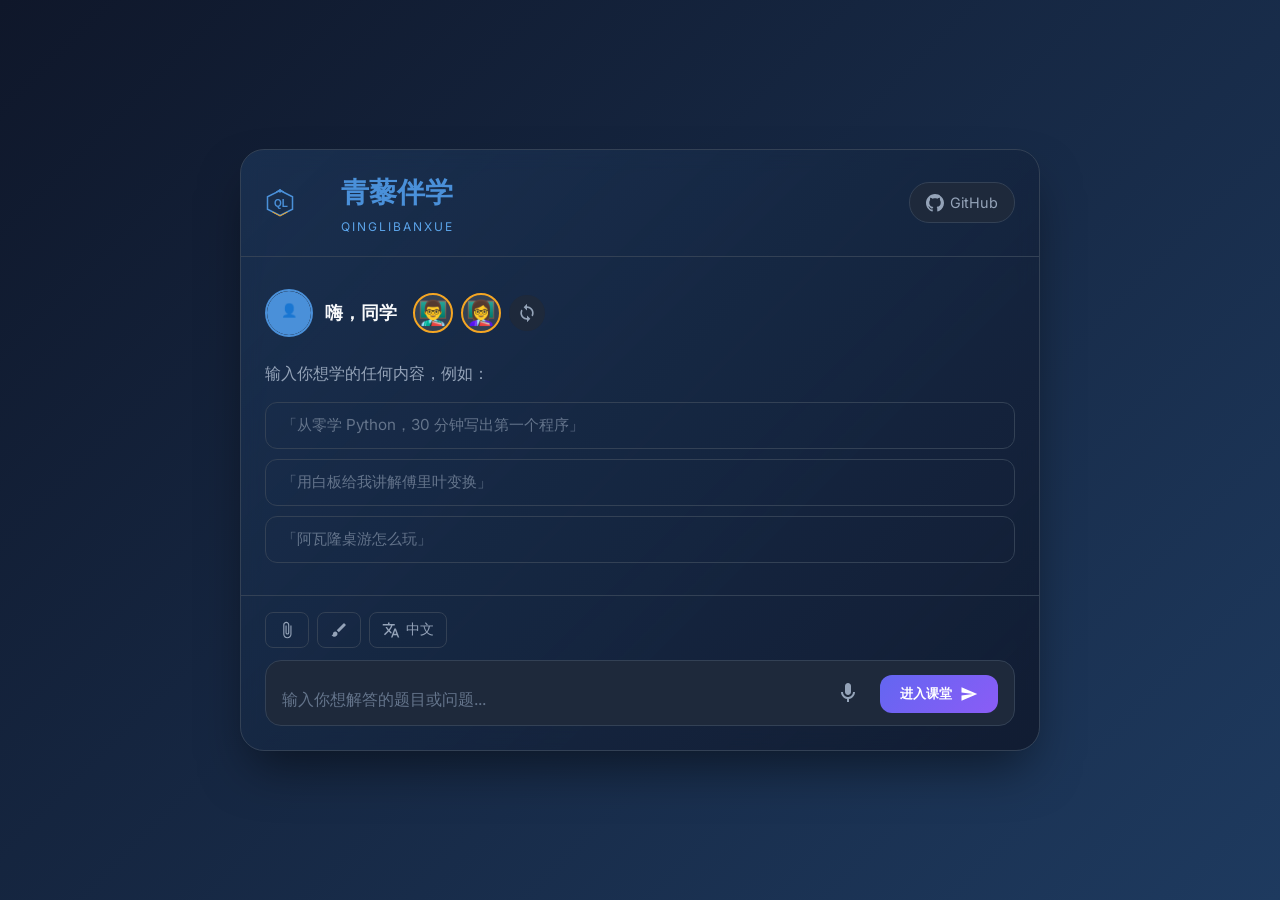
==== commit ce773f7d: "Simplify to AI assistant only, update logo to 青藜伴学" ====
--- a/docs/index.html
+++ b/docs/index.html
@@ -3,470 +3,198 @@
 <head>
     <meta charset="UTF-8">
     <meta name="viewport" content="width=device-width, initial-scale=1.0">
-    <title>OpenMAIC - 多智能体互动课堂</title>
+    <title>青藜伴学 - AI智能学习助手</title>
     <link rel="stylesheet" href="styles.css">
     <link rel="preconnect" href="https://fonts.googleapis.com">
     <link href="https://fonts.googleapis.com/css2?family=Inter:wght@300;400;500;600;700&display=swap" rel="stylesheet">
 </head>
 <body>
-    <!-- 顶部社区链接栏 -->
-    <div class="community-bar">
-        <div class="community-container">
-            <div class="community-links">
-                <a href="https://applink.feishu.cn/client/chat/chatter/add_by_link?link_token=98cl4139-d3f4-45af-b2e7-b8d244a17213" target="_blank" class="community-link">
-                    <svg class="community-icon" viewBox="0 0 24 24" fill="currentColor"><path d="M12 2C6.48 2 2 6.48 2 12s4.48 10 10 10 10-4.48 10-10S17.52 2 12 2zm0 18c-4.41 0-8-3.59-8-8s3.59-8 8-8 8 3.59 8 8-3.59 8-8 8z"/></svg>
-                    飞书社区
-                </a>
-                <a href="https://discord.gg/uJRzqXuC" target="_blank" class="community-link">
-                    <svg class="community-icon" viewBox="0 0 24 24" fill="currentColor"><path d="M20.317 4.37a19.791 19.791 0 0 0-4.885-1.515.074.074 0 0 0-.079.037c-.21.375-.444.864-.608 1.25a18.27 18.27 0 0 0-5.487 0 12.64 12.64 0 0 0-.617-1.25.077.077 0 0 0-.079-.037A19.736 19.736 0 0 0 3.677 4.37a.07.07 0 0 0-.032.027C.533 9.046-.32 13.58.099 18.057a.082.082 0 0 0 .031.057 19.9 19.9 0 0 0 5.993 3.03.078.078 0 0 0 .084-.028 14.09 14.09 0 0 0 1.226-1.994.076.076 0 0 0-.041-.106 13.107 13.107 0 0 1-1.872-.892.077.077 0 0 1-.008-.128 10.2 10.2 0 0 0 .372-.292.074.074 0 0 1 .077-.01c3.928 1.793 8.18 1.793 12.062 0a.074.074 0 0 1 .078.01c.12.098.246.198.373.292a.077.077 0 0 1-.006.127 12.299 12.299 0 0 1-1.873.892.077.077 0 0 0-.041.107c.36.698.772 1.362 1.225 1.993a.076.076 0 0 0 .084.028 19.839 19.839 0 0 0 6.002-3.03.077.077 0 0 0 .032-.054c.5-5.177-.838-9.674-3.549-13.66a.061.061 0 0 0-.031-.03zM8.02 15.33c-1.183 0-2.157-1.085-2.157-2.419 0-1.333.956-2.419 2.157-2.419 1.21 0 2.176 1.096 2.157 2.42 0 1.333-.956 2.418-2.157 2.418zm7.975 0c-1.183 0-2.157-1.085-2.157-2.419 0-1.333.955-2.419 2.157-2.419 1.21 0 2.176 1.096 2.157 2.42 0 1.333-.946 2.418-2.157 2.418z"/></svg>
-                    Discord
-                </a>
-                <a href="https://github.com/THU-MAIC/OpenMAIC" target="_blank" class="community-link">
-                    <svg class="community-icon" viewBox="0 0 24 24" fill="currentColor"><path d="M12 0c-6.626 0-12 5.373-12 12 0 5.302 3.438 9.8 8.207 11.387.599.111.793-.261.793-.577v-2.234c-3.338.726-4.033-1.416-4.033-1.416-.546-1.387-1.333-1.756-1.333-1.756-1.089-.745.083-.729.083-.729 1.205.084 1.839 1.237 1.839 1.237 1.07 1.834 2.807 1.304 3.492.997.107-.775.418-1.305.762-1.604-2.665-.305-5.467-1.334-5.467-5.931 0-1.311.469-2.381 1.236-3.221-.124-.303-.535-1.524.117-3.176 0 0 1.008-.322 3.301 1.23.957-.266 1.983-.399 3.003-.404 1.02.005 2.047.138 3.006.404 2.291-1.552 3.297-1.23 3.297-1.23.653 1.653.242 2.874.118 3.176.77.84 1.235 1.911 1.235 3.221 0 4.609-2.807 5.624-5.479 5.921.43.372.823 1.102.823 2.222v3.293c0 .319.192.694.801.576 4.765-1.589 8.199-6.086 8.199-11.386 0-6.627-5.373-12-12-12z"/></svg>
-                    GitHub
-                </a>
+    <div class="page-wrapper">
+        <!-- AI学习助手 -->
+        <section class="ai-assistant" id="ai-assistant">
+            <div class="container">
+                <div class="chat-container">
+                    <!-- 顶部标题 -->
+                    <div class="chat-header">
+                        <div class="logo-section">
+                            <!-- 青藜伴学 Logo -->
+                            <svg class="logo-icon qingli-logo" viewBox="0 0 120 60" fill="none">
+                                <!-- 六边形外框 -->
+                                <path d="M30 5 L55 17.5 L55 42.5 L30 55 L5 42.5 L5 17.5 Z" stroke="#4A90D9" stroke-width="3" fill="none"/>
+                                <!-- 内部QL字样 -->
+                                <text x="18" y="38" font-family="Arial, sans-serif" font-size="20" font-weight="bold" fill="#4A90D9">QL</text>
+                                <!-- 毕业帽装饰 -->
+                                <path d="M22 8 L30 3 L38 8" stroke="#4A90D9" stroke-width="2" fill="none"/>
+                                <rect x="28" y="3" width="4" height="6" fill="#4A90D9"/>
+                                <!-- 底部黄色装饰 -->
+                                <path d="M15 48 L30 56 L45 48" stroke="#F5A623" stroke-width="2" fill="none"/>
+                            </svg>
+                            <div class="logo-text-section">
+                                <h2 class="chat-title">青藜伴学</h2>
+                                <span class="logo-subtitle">QINGLIBANXUE</span>
+                            </div>
+                        </div>
+                        <a href="https://github.com/THU-MAIC/OpenMAIC" target="_blank" class="github-star">
+                            <svg viewBox="0 0 24 24" fill="currentColor"><path d="M12 0c-6.626 0-12 5.373-12 12 0 5.302 3.438 9.8 8.207 11.387.599.111.793-.261.793-.577v-2.234c-3.338.726-4.033-1.416-4.033-1.416-.546-1.387-1.333-1.756-1.333-1.756-1.089-.745.083-.729.083-.729 1.205.084 1.839 1.237 1.839 1.237 1.07 1.834 2.807 1.304 3.492.997.107-.775.418-1.305.762-1.604-2.665-.305-5.467-1.334-5.467-5.931 0-1.311.469-2.381 1.236-3.221-.124-.303-.535-1.524.117-3.176 0 0 1.008-.322 3.301 1.23.957-.266 1.983-.399 3.003-.404 1.02.005 2.047.138 3.006.404 2.291-1.552 3.297-1.23 3.297-1.23.653 1.653.242 2.874.118 3.176.77.84 1.235 1.911 1.235 3.221 0 4.609-2.807 5.624-5.479 5.921.43.372.823 1.102.823 2.222v3.293c0 .319.192.694.801.576 4.765-1.589 8.199-6.086 8.199-11.386 0-6.627-5.373-12-12-12z"/></svg>
+                            GitHub
+                        </a>
+                    </div>
+
+                    <!-- 对话区域 -->
+                    <div class="chat-messages" id="chatMessages">
+                        <div class="message-group">
+                            <div class="user-profile">
+                                <div class="avatar"><img src="assets/avatar-user.png" alt="用户" onerror="this.src='data:image/svg+xml,<svg xmlns=%22http://www.w3.org/2000/svg%22 viewBox=%220 0 100 100%22><circle cx=%2250%22 cy=%2250%22 r=%2250%22 fill=%22%234A90D9%22/><text x=%2250%22 y=%2255%22 text-anchor=%22middle%22 fill=%22white%22 font-size=%2230%22>👤</text></svg>'"></div>
+                                <span class="username">嗨，同学</span>
+                            </div>
+                            <div class="ai-avatars">
+                                <div class="ai-avatar"><span class="ai-avatar-fallback">👨‍🏫</span></div>
+                                <div class="ai-avatar"><span class="ai-avatar-fallback">👩‍🏫</span></div>
+                                <button class="ai-switch-btn" title="切换AI导师">
+                                    <svg viewBox="0 0 24 24" fill="currentColor"><path d="M12 4V1L8 5l4 4V6c3.31 0 6 2.69 6 6 0 1.01-.25 1.97-.7 2.8l1.46 1.46C19.54 15.03 20 13.57 20 12c0-4.42-3.58-8-8-8zm0 14c-3.31 0-6-2.69-6-6 0-1.01.25-1.97.7-2.8L5.24 7.74C4.46 8.97 4 10.43 4 12c0 4.42 3.58 8 8 8v3l4-4-4-4v3z"/></svg>
+                                </button>
+                            </div>
+                        </div>
+                        
+                        <div class="welcome-text">
+                            <p>输入你想学的任何内容，例如：</p>
+                            <div class="example-chips">
+                                <button class="example-chip" onclick="fillInput('从零学 Python，30 分钟写出第一个程序')">「从零学 Python，30 分钟写出第一个程序」</button>
+                                <button class="example-chip" onclick="fillInput('用白板给我讲解傅里叶变换')">「用白板给我讲解傅里叶变换」</button>
+                                <button class="example-chip" onclick="fillInput('阿瓦隆桌游怎么玩')">「阿瓦隆桌游怎么玩」</button>
+                            </div>
+                        </div>
+                    </div>
+
+                    <!-- 输入区域 -->
+                    <div class="chat-input-area">
+                        <div class="input-toolbar">
+                            <button class="tool-btn" title="上传附件">
+                                <svg viewBox="0 0 24 24" fill="currentColor"><path d="M16.5 6v11.5c0 2.21-1.79 4-4 4s-4-1.79-4-4V5a2.5 2.5 0 0 1 5 0v10.5c0 .55-.45 1-1 1s-1-.45-1-1V6H10v9.5a2.5 2.5 0 0 0 5 0V5c0-2.21-1.79-4-4-4S7 2.79 7 5v12.5c0 3.04 2.46 5.5 5.5 5.5s5.5-2.46 5.5-5.5V6h-1.5z"/></svg>
+                            </button>
+                            <button class="tool-btn" title="画板">
+                                <svg viewBox="0 0 24 24" fill="currentColor"><path d="M7 14c-1.66 0-3 1.34-3 3 0 1.31-1.16 2-2 2 .92 1.22 2.49 2 4 2 2.21 0 4-1.79 4-4 0-1.66-1.34-3-3-3zm13.71-9.37l-1.34-1.34a.996.996 0 0 0-1.41 0L9 12.25 11.75 15l8.96-8.96a.996.996 0 0 0 0-1.41z"/></svg>
+                            </button>
+                            <button class="tool-btn language-btn" title="语言">
+                                <svg viewBox="0 0 24 24" fill="currentColor"><path d="M12.87 15.07l-2.54-2.51.03-.03c1.74-1.94 2.98-4.17 3.71-6.53H17V4h-7V2H8v2H1v1.99h11.17C11.5 7.92 10.44 9.75 9 11.35 8.07 10.32 7.3 9.19 6.69 8h-2c.73 1.63 1.73 3.17 2.98 4.56l-5.09 5.02L4 19l5-5 3.11 3.11.76-2.04zM18.5 10h-2L12 22h2l1.12-3h4.75L21 22h2l-4.5-12zm-2.62 7l1.62-4.33L19.12 17h-3.24z"/></svg>
+                                <span>中文</span>
+                            </button>
+                        </div>
+                        
+                        <div class="input-wrapper">
+                            <textarea 
+                                id="chatInput" 
+                                class="chat-input" 
+                                placeholder="输入你想解答的题目或问题..."
+                                rows="1"
+                            ></textarea>
+                            <button class="voice-btn" title="语音输入">
+                                <svg viewBox="0 0 24 24" fill="currentColor"><path d="M12 14c1.66 0 3-1.34 3-3V5c0-1.66-1.34-3-3-3S9 3.34 9 5v6c0 1.66 1.34 3 3 3z"/><path d="M17 11c0 2.76-2.24 5-5 5s-5-2.24-5-5H5c0 3.53 2.61 6.43 6 6.92V21h2v-3.08c3.39-.49 6-3.39 6-6.92h-2z"/></svg>
+                            </button>
+                            <button class="send-btn" id="sendBtn" title="进入课堂">
+                                <span>进入课堂</span>
+                                <svg viewBox="0 0 24 24" fill="currentColor"><path d="M2.01 21L23 12 2.01 3 2 10l15 2-15 2z"/></svg>
+                            </button>
+                        </div>
+                    </div>
+                </div>
             </div>
-            <div class="community-notice">
-                <span class="notice-tag">🔥</span>
-                <a href="https://modelbest.feishu.cn/wiki/VnDow02XWi7OOPkuaRNckbVmnue?from=from_copylink" target="_blank">进行中课程共创活动 • 投稿你的好课程，上首页精选！</a>
-            </div>
-        </div>
+        </section>
     </div>
 
-    <!-- 顶部导航栏 -->
-    <header class="header">
-        <div class="header-container">
-            <div class="logo">
-                <img src="assets/logo.svg" alt="OpenMAIC Logo" class="logo-img">
-                <span class="logo-text">青藜伴学</span>
-            </div>
-            <nav class="nav">
-                <a href="#courses" class="nav-link">课程</a>
-                <a href="#about" class="nav-link">关于</a>
-                <a href="https://github.com/THU-MAIC/OpenMAIC" target="_blank" class="nav-link github-link">
-                    <svg class="github-icon" viewBox="0 0 24 24" fill="currentColor">
-                        <path d="M12 0c-6.626 0-12 5.373-12 12 0 5.302 3.438 9.8 8.207 11.387.599.111.793-.261.793-.577v-2.234c-3.338.726-4.033-1.416-4.033-1.416-.546-1.387-1.333-1.756-1.333-1.756-1.089-.745.083-.729.083-.729 1.205.084 1.839 1.237 1.839 1.237 1.07 1.834 2.807 1.304 3.492.997.107-.775.418-1.305.762-1.604-2.665-.305-5.467-1.334-5.467-5.931 0-1.311.469-2.381 1.236-3.221-.124-.303-.535-1.524.117-3.176 0 0 1.008-.322 3.301 1.23.957-.266 1.983-.399 3.003-.404 1.02.005 2.047.138 3.006.404 2.291-1.552 3.297-1.23 3.297-1.23.653 1.653.242 2.874.118 3.176.77.84 1.235 1.911 1.235 3.221 0 4.609-2.807 5.624-5.479 5.921.43.372.823 1.102.823 2.222v3.293c0 .319.192.694.801.576 4.765-1.589 8.199-6.086 8.199-11.386 0-6.627-5.373-12-12-12z"/>
-                    </svg>
-                    GitHub
-                </a>
-            </nav>
-            <button class="mobile-menu-btn" id="mobileMenuBtn">
-                <span></span>
-                <span></span>
-                <span></span>
-            </button>
-        </div>
-    </header>
-
-    <!-- 移动端菜单 -->
-    <div class="mobile-menu" id="mobileMenu">
-        <a href="#courses" class="mobile-nav-link">课程</a>
-        <a href="#about" class="mobile-nav-link">关于</a>
-        <a href="https://github.com/THU-MAIC/OpenMAIC" target="_blank" class="mobile-nav-link">GitHub</a>
-    </div>
-
-    <!-- 主视觉区 -->
-    <section class="hero">
-        <div class="hero-bg"></div>
-        <div class="hero-content">
-            <h1 class="hero-title">Generative Learning in<br>Multi-Agent Interactive Classroom</h1>
-            <p class="hero-subtitle">基于多智能体的生成式互动课堂平台</p>
-            <p class="hero-greeting">嗨，同学 👋</p>
-            <div class="hero-cta">
-                <a href="#courses" class="btn btn-primary">开始学习</a>
-                <a href="https://github.com/THU-MAIC/OpenMAIC" target="_blank" class="btn btn-secondary">查看源码</a>
-            </div>
-        </div>
-        <div class="hero-visual">
-            <div class="floating-card card-1">
-                <span class="card-tag">AI</span>
-                <span class="card-text">智能辅导</span>
-            </div>
-            <div class="floating-card card-2">
-                <span class="card-tag">互动</span>
-                <span class="card-text">实时课堂</span>
-            </div>
-            <div class="floating-card card-3">
-                <span class="card-tag">生成式</span>
-                <span class="card-text">个性化学习</span>
-            </div>
-        </div>
-    </section>
-
-    <!-- AI学习助手（搜题功能） -->
-    <section class="ai-assistant" id="ai-assistant">
-        <div class="container">
-            <div class="chat-container">
-                <!-- 顶部标题 -->
-                <div class="chat-header">
-                    <div class="logo-section">
-                        <svg class="logo-icon" viewBox="0 0 64 64" fill="none">
-                            <rect x="8" y="8" width="48" height="48" rx="8" fill="#4F46E5"/>
-                            <path d="M20 24h24M20 32h18M20 40h12" stroke="white" stroke-width="3" stroke-linecap="round"/>
-                        </svg>
-                        <h2 class="chat-title">OpenMAIC</h2>
-                    </div>
-                    <a href="https://github.com/THU-MAIC/OpenMAIC" target="_blank" class="github-star">
-                        <svg viewBox="0 0 24 24" fill="currentColor"><path d="M12 0c-6.626 0-12 5.373-12 12 0 5.302 3.438 9.8 8.207 11.387.599.111.793-.261.793-.577v-2.234c-3.338.726-4.033-1.416-4.033-1.416-.546-1.387-1.333-1.756-1.333-1.756-1.089-.745.083-.729.083-.729 1.205.084 1.839 1.237 1.839 1.237 1.07 1.834 2.807 1.304 3.492.997.107-.775.418-1.305.762-1.604-2.665-.305-5.467-1.334-5.467-5.931 0-1.311.469-2.381 1.236-3.221-.124-.303-.535-1.524.117-3.176 0 0 1.008-.322 3.301 1.23.957-.266 1.983-.399 3.003-.404 1.02.005 2.047.138 3.006.404 2.291-1.552 3.297-1.23 3.297-1.23.653 1.653.242 2.874.118 3.176.77.84 1.235 1.911 1.235 3.221 0 4.609-2.807 5.624-5.479 5.921.43.372.823 1.102.823 2.222v3.293c0 .319.192.694.801.576 4.765-1.589 8.199-6.086 8.199-11.386 0-6.627-5.373-12-12-12z"/></svg>
-                        GitHub
-                        <svg class="star-icon" viewBox="0 0 24 24" fill="#FFD700"><path d="M12 2l3.09 6.26L22 9.27l-5 4.87 1.18 6.88L12 17.77l-6.18 3.25L7 14.14 2 9.27l6.91-1.01L12 2z"/></svg>
-                    </a>
+    <script>
+        // AI Assistant - Chat Input Auto-resize
+        const chatInput = document.getElementById('chatInput');
+        if (chatInput) {
+            chatInput.addEventListener('input', function() {
+                this.style.height = 'auto';
+                this.style.height = Math.min(this.scrollHeight, 120) + 'px';
+            });
+            
+            chatInput.addEventListener('keydown', function(e) {
+                if (e.key === 'Enter' && !e.shiftKey) {
+                    e.preventDefault();
+                    sendMessage();
+                }
+            });
+        }
+        
+        // AI Assistant - Send Button
+        const sendBtn = document.getElementById('sendBtn');
+        if (sendBtn) {
+            sendBtn.addEventListener('click', sendMessage);
+        }
+        
+        // Global function to fill input from example chips
+        function fillInput(text) {
+            const chatInput = document.getElementById('chatInput');
+            if (chatInput) {
+                chatInput.value = text;
+                chatInput.style.height = 'auto';
+                chatInput.style.height = Math.min(chatInput.scrollHeight, 120) + 'px';
+                chatInput.focus();
+            }
+        }
+        
+        // Send message function
+        function sendMessage() {
+            const chatInput = document.getElementById('chatInput');
+            const chatMessages = document.getElementById('chatMessages');
+            
+            if (!chatInput || !chatMessages) return;
+            
+            const message = chatInput.value.trim();
+            if (!message) return;
+            
+            // Hide welcome text
+            const welcomeText = chatMessages.querySelector('.welcome-text');
+            if (welcomeText) {
+                welcomeText.style.display = 'none';
+            }
+            
+            // Add user message
+            const userMsgDiv = document.createElement('div');
+            userMsgDiv.className = 'user-message';
+            userMsgDiv.innerHTML = `
+                <div class="message-bubble user-bubble">
+                    <p>${escapeHtml(message)}</p>
                 </div>
-
-                <!-- 对话区域 -->
-                <div class="chat-messages" id="chatMessages">
-                    <div class="message-group">
-                        <div class="user-profile">
-                            <div class="avatar"><img src="assets/avatar-user.png" alt="用户" onerror="this.src='data:image/svg+xml,<svg xmlns=%22http://www.w3.org/2000/svg%22 viewBox=%220 0 100 100%22><circle cx=%2250%22 cy=%2250%22 r=%2250%22 fill=%22%236366f1%22/><text x=%2250%22 y=%2255%22 text-anchor=%22middle%22 fill=%22white%22 font-size=%2230%22>👤</text></svg>'"></div>
-                            <span class="username">嗨，同学</span>
-                        </div>
-                        <div class="ai-avatars">
-                            <div class="ai-avatar"><img src="assets/avatar-ai1.png" alt="AI导师1" onerror="this.style.display='none';this.nextElementSibling.style.display='flex'"><span class="ai-avatar-fallback" style="display:none">👨‍🏫</span></div>
-                            <div class="ai-avatar"><img src="assets/avatar-ai2.png" alt="AI导师2" onerror="this.style.display='none';this.nextElementSibling.style.display='flex'"><span class="ai-avatar-fallback" style="display:none">👩‍🏫</span></div>
-                            <button class="ai-switch-btn" title="切换AI导师">
-                                <svg viewBox="0 0 24 24" fill="currentColor"><path d="M12 4V1L8 5l4 4V6c3.31 0 6 2.69 6 6 0 1.01-.25 1.97-.7 2.8l1.46 1.46C19.54 15.03 20 13.57 20 12c0-4.42-3.58-8-8-8zm0 14c-3.31 0-6-2.69-6-6 0-1.01.25-1.97.7-2.8L5.24 7.74C4.46 8.97 4 10.43 4 12c0 4.42 3.58 8 8 8v3l4-4-4-4v3z"/></svg>
-                            </button>
-                        </div>
-                    </div>
-                    
-                    <div class="welcome-text">
-                        <p>输入你想学的任何内容，例如：</p>
-                        <div class="example-chips">
-                            <button class="example-chip" onclick="fillInput('从零学 Python，30 分钟写出第一个程序')">「从零学 Python，30 分钟写出第一个程序」</button>
-                            <button class="example-chip" onclick="fillInput('用白板给我讲解傅里叶变换')">「用白板给我讲解傅里叶变换」</button>
-                            <button class="example-chip" onclick="fillInput('阿瓦隆桌游怎么玩')">「阿瓦隆桌游怎么玩」</button>
-                        </div>
-                    </div>
-                </div>
-
-                <!-- 输入区域 -->
-                <div class="chat-input-area">
-                    <div class="input-toolbar">
-                        <button class="tool-btn" title="上传附件">
-                            <svg viewBox="0 0 24 24" fill="currentColor"><path d="M16.5 6v11.5c0 2.21-1.79 4-4 4s-4-1.79-4-4V5a2.5 2.5 0 0 1 5 0v10.5c0 .55-.45 1-1 1s-1-.45-1-1V6H10v9.5a2.5 2.5 0 0 0 5 0V5c0-2.21-1.79-4-4-4S7 2.79 7 5v12.5c0 3.04 2.46 5.5 5.5 5.5s5.5-2.46 5.5-5.5V6h-1.5z"/></svg>
-                        </button>
-                        <button class="tool-btn" title="画板">
-                            <svg viewBox="0 0 24 24" fill="currentColor"><path d="M7 14c-1.66 0-3 1.34-3 3 0 1.31-1.16 2-2 2 .92 1.22 2.49 2 4 2 2.21 0 4-1.79 4-4 0-1.66-1.34-3-3-3zm13.71-9.37l-1.34-1.34a.996.996 0 0 0-1.41 0L9 12.25 11.75 15l8.96-8.96a.996.996 0 0 0 0-1.41z"/></svg>
-                        </button>
-                        <button class="tool-btn language-btn" title="语言">
-                            <svg viewBox="0 0 24 24" fill="currentColor"><path d="M12.87 15.07l-2.54-2.51.03-.03c1.74-1.94 2.98-4.17 3.71-6.53H17V4h-7V2H8v2H1v1.99h11.17C11.5 7.92 10.44 9.75 9 11.35 8.07 10.32 7.3 9.19 6.69 8h-2c.73 1.63 1.73 3.17 2.98 4.56l-5.09 5.02L4 19l5-5 3.11 3.11.76-2.04zM18.5 10h-2L12 22h2l1.12-3h4.75L21 22h2l-4.5-12zm-2.62 7l1.62-4.33L19.12 17h-3.24z"/></svg>
-                            <span>中文</span>
-                        </button>
-                    </div>
-                    
-                    <div class="input-wrapper">
-                        <textarea 
-                            id="chatInput" 
-                            class="chat-input" 
-                            placeholder="输入你想解答的题目或问题..."
-                            rows="1"
-                        ></textarea>
-                        <button class="voice-btn" title="语音输入">
-                            <svg viewBox="0 0 24 24" fill="currentColor"><path d="M12 14c1.66 0 3-1.34 3-3V5c0-1.66-1.34-3-3-3S9 3.34 9 5v6c0 1.66 1.34 3 3 3z"/><path d="M17 11c0 2.76-2.24 5-5 5s-5-2.24-5-5H5c0 3.53 2.61 6.43 6 6.92V21h2v-3.08c3.39-.49 6-3.39 6-6.92h-2z"/></svg>
-                        </button>
-                        <button class="send-btn" id="sendBtn" title="进入课堂">
-                            <span>进入课堂</span>
-                            <svg viewBox="0 0 24 24" fill="currentColor"><path d="M2.01 21L23 12 2.01 3 2 10l15 2-15 2z"/></svg>
-                        </button>
-                    </div>
-                </div>
-            </div>
-
-            <!-- 版本公告 -->
-            <div class="version-banner">
-                <div class="version-icon">✨</div>
-                <span class="version-text"><strong>OpenMAIC v0.1.0</strong> 发布</span>
-                <a href="https://github.com/THU-MAIC/OpenMAIC/releases" target="_blank" class="version-link">查看更新</a>
-            </div>
-
-            <!-- 课程标签 -->
-            <div class="course-tabs">
-                <button class="tab-btn active">精选课程</button>
-                <button class="tab-btn">我的课程 <span class="tab-badge">0</span></button>
-            </div>
-        </div>
-    </section>
-
-    <!-- 课程展示区 -->
-    <section class="courses" id="courses">
-        <div class="container">
-            <div class="section-header">
-                <h2 class="section-title">精品课程</h2>
-                <p class="section-subtitle">探索多领域知识，开启智慧学习之旅</p>
-            </div>
-            
-            <div class="course-grid">
-                <!-- 课程卡片 1 -->
-                <div class="course-card" data-course="openclaw">
-                    <div class="course-image">
-                        <div class="course-badge">编程</div>
-                        <div class="course-overlay">
-                            <button class="play-btn">
-                                <svg viewBox="0 0 24 24" fill="currentColor">
-                                    <path d="M8 5v14l11-7z"/>
-                                </svg>
-                            </button>
-                        </div>
-                    </div>
-                    <div class="course-content">
-                        <h3 class="course-title">OpenClaw 介绍与部署</h3>
-                        <p class="course-desc">甲木老师带你入门 OpenClaw</p>
-                        <div class="course-meta">
-                            <span class="course-tag">趣味</span>
-                            <span class="course-duration">15 分钟</span>
-                        </div>
-                    </div>
-                </div>
-
-                <!-- 课程卡片 2 -->
-                <div class="course-card" data-course="tax">
-                    <div class="course-image">
-                        <div class="course-badge">财务</div>
-                        <div class="course-overlay">
-                            <button class="play-btn">
-                                <svg viewBox="0 0 24 24" fill="currentColor">
-                                    <path d="M8 5v14l11-7z"/>
-                                </svg>
-                            </button>
-                        </div>
-                    </div>
-                    <div class="course-content">
-                        <h3 class="course-title">个人所得税汇算清缴</h3>
-                        <p class="course-desc">2026年个税汇算清缴实操指南</p>
-                        <div class="course-meta">
-                            <span class="course-tag">实用</span>
-                            <span class="course-duration">20 分钟</span>
-                        </div>
-                    </div>
-                </div>
-
-                <!-- 课程卡片 3 -->
-                <div class="course-card" data-course="flowers">
-                    <div class="course-image">
-                        <div class="course-badge">科学</div>
-                        <div class="course-overlay">
-                            <button class="play-btn">
-                                <svg viewBox="0 0 24 24" fill="currentColor">
-                                    <path d="M8 5v14l11-7z"/>
-                                </svg>
-                            </button>
-                        </div>
-                    </div>
-                    <div class="course-content">
-                        <h3 class="course-title">花朵分类</h3>
-                        <p class="course-desc">用 AI 认识植物世界</p>
-                        <div class="course-meta">
-                            <span class="course-tag">科学</span>
-                            <span class="course-duration">12 分钟</span>
-                        </div>
-                    </div>
-                </div>
-
-                <!-- 课程卡片 4 -->
-                <div class="course-card" data-course="fraction">
-                    <div class="course-image">
-                        <div class="course-badge">数学</div>
-                        <div class="course-overlay">
-                            <button class="play-btn">
-                                <svg viewBox="0 0 24 24" fill="currentColor">
-                                    <path d="M8 5v14l11-7z"/>
-                                </svg>
-                            </button>
-                        </div>
-                    </div>
-                    <div class="course-content">
-                        <h3 class="course-title">分数的概念</h3>
-                        <p class="course-desc">三年级数学，含披萨模拟器</p>
-                        <div class="course-meta">
-                            <span class="course-tag">数学</span>
-                            <span class="course-duration">18 分钟</span>
-                        </div>
-                    </div>
-                </div>
-
-                <!-- 课程卡片 5 -->
-                <div class="course-card" data-course="taylor">
-                    <div class="course-image">
-                        <div class="course-badge">数学</div>
-                        <div class="course-overlay">
-                            <button class="play-btn">
-                                <svg viewBox="0 0 24 24" fill="currentColor">
-                                    <path d="M8 5v14l11-7z"/>
-                                </svg>
-                            </button>
-                        </div>
-                    </div>
-                    <div class="course-content">
-                        <h3 class="course-title">泰勒公式讲解</h3>
-                        <p class="course-desc">期末复习必备</p>
-                        <div class="course-meta">
-                            <span class="course-tag">数学</span>
-                            <span class="course-duration">25 分钟</span>
-                        </div>
-                    </div>
-                </div>
-
-                <!-- 课程卡片 6 -->
-                <div class="course-card" data-course="rocket">
-                    <div class="course-image">
-                        <div class="course-badge">科学</div>
-                        <div class="course-overlay">
-                            <button class="play-btn">
-                                <svg viewBox="0 0 24 24" fill="currentColor">
-                                    <path d="M8 5v14l11-7z"/>
-                                </svg>
-                            </button>
-                        </div>
-                    </div>
-                    <div class="course-content">
-                        <h3 class="course-title">牛顿第三定律与火箭方程</h3>
-                        <p class="course-desc">流浪地球情境教学</p>
-                        <div class="course-meta">
-                            <span class="course-tag">科学</span>
-                            <span class="course-duration">22 分钟</span>
-                        </div>
-                    </div>
-                </div>
-
-                <!-- 课程卡片 7 -->
-                <div class="course-card" data-course="avalon">
-                    <div class="course-image">
-                        <div class="course-badge">桌游</div>
-                        <div class="course-overlay">
-                            <button class="play-btn">
-                                <svg viewBox="0 0 24 24" fill="currentColor">
-                                    <path d="M8 5v14l11-7z"/>
-                                </svg>
-                            </button>
-                        </div>
-                    </div>
-                    <div class="course-content">
-                        <h3 class="course-title">阿瓦隆桌游入门</h3>
-                        <p class="course-desc">快速上手经典桌游</p>
-                        <div class="course-meta">
-                            <span class="course-tag">趣味</span>
-                            <span class="course-duration">10 分钟</span>
-                        </div>
-                    </div>
-                </div>
-
-                <!-- 课程卡片 8 -->
-                <div class="course-card" data-course="ai-education">
-                    <div class="course-image">
-                        <div class="course-badge">前沿</div>
-                        <div class="course-overlay">
-                            <button class="play-btn">
-                                <svg viewBox="0 0 24 24" fill="currentColor">
-                                    <path d="M8 5v14l11-7z"/>
-                                </svg>
-                            </button>
-                        </div>
-                    </div>
-                    <div class="course-content">
-                        <h3 class="course-title">AI 教育领域最新进展</h3>
-                        <p class="course-desc">前沿 AI 教育技术解读</p>
-                        <div class="course-meta">
-                            <span class="course-tag">科技</span>
-                            <span class="course-duration">30 分钟</span>
-                        </div>
-                    </div>
-                </div>
-            </div>
-        </div>
-    </section>
-
-    <!-- 视频播放器模态框 -->
-    <div class="video-modal" id="videoModal">
-        <div class="video-modal-content">
-            <button class="video-close" id="videoClose">
-                <svg viewBox="0 0 24 24" fill="currentColor">
-                    <path d="M19 6.41L17.59 5 12 10.59 6.41 5 5 6.41 10.59 12 5 17.59 6.41 19 12 13.41 17.59 19 19 17.59 13.41 12z"/>
-                </svg>
-            </button>
-            <div class="video-container">
-                <video id="mainVideo" class="video-player">
-                    <source src="" type="video/mp4">
-                    您的浏览器不支持视频播放。
-                </video>
-                <div class="video-controls">
-                    <button class="control-btn play-pause" id="playPauseBtn">
-                        <svg class="play-icon" viewBox="0 0 24 24" fill="currentColor">
-                            <path d="M8 5v14l11-7z"/>
-                        </svg>
-                        <svg class="pause-icon" viewBox="0 0 24 24" fill="currentColor">
-                            <path d="M6 19h4V5H6v14zm8-14v14h4V5h-4z"/>
-                        </svg>
-                    </button>
-                    <div class="progress-container" id="progressContainer">
-                        <div class="progress-bar" id="progressBar">
-                            <div class="progress-fill" id="progressFill"></div>
-                            <div class="progress-handle" id="progressHandle"></div>
-                        </div>
-                    </div>
-                    <span class="time-display" id="timeDisplay">0:00 / 0:00</span>
-                    <button class="control-btn fullscreen" id="fullscreenBtn">
-                        <svg class="fullscreen-icon" viewBox="0 0 24 24" fill="currentColor">
-                            <path d="M7 14H5v5h5v-2H7v-3zm-2-4h2V7h3V5H5v5zm12 7h-3v2h5v-5h-2v3zM14 5v2h3v3h2V5h-5z"/>
-                        </svg>
-                        <svg class="exit-fullscreen-icon" viewBox="0 0 24 24" fill="currentColor">
-                            <path d="M5 16h3v3h2v-5H5v2zm3-8H5v2h5V5H8v3zm6 11h2v-3h3v-2h-5v5zm2-11V5h-2v5h5V8h-3z"/>
-                        </svg>
-                    </button>
-                </div>
-            </div>
-        </div>
-    </div>
-
-    <!-- 关于区域 -->
-    <section class="about" id="about">
-        <div class="container">
-            <div class="about-content">
-                <h2 class="section-title">关于 OpenMAIC</h2>
-                <p class="about-text">
-                    OpenMAIC (Open Multi-Agent Interactive Classroom) 是一个开源的多智能体互动课堂平台。
-                    我们利用先进的生成式 AI 技术，打造个性化、互动式的学习体验，让每个学生都能获得专属的智能辅导。
-                </p>
-                <div class="about-features">
-                    <div class="feature">
-                        <div class="feature-icon">🤖</div>
-                        <h4>多智能体协作</h4>
-                        <p>多个 AI 智能体协同工作，提供全方位学习支持</p>
-                    </div>
-                    <div class="feature">
-                        <div class="feature-icon">🎯</div>
-                        <h4>个性化学习</h4>
-                        <p>根据学习进度和风格，生成定制化教学内容</p>
-                    </div>
-                    <div class="feature">
-                        <div class="feature-icon">💬</div>
-                        <h4>实时互动</h4>
-                        <p>与 AI 导师实时对话，即时解答疑惑</p>
-                    </div>
-                </div>
-            </div>
-        </div>
-    </section>
-
-    <!-- 页脚 -->
-    <footer class="footer">
-        <div class="container">
-            <div class="footer-content">
-                <div class="footer-brand">
-                    <img src="assets/logo.svg" alt="OpenMAIC" class="footer-logo">
-                    <span>青藜伴学 - 多智能体互动课堂</span>
-                </div>
-                <div class="footer-links">
-                    <a href="https://github.com/THU-MAIC/OpenMAIC" target="_blank">GitHub</a>
-                    <a href="#courses">课程</a>
-                    <a href="#about">关于</a>
-                </div>
-            </div>
-            <div class="footer-bottom">
-                <p>© 2026 OpenMAIC. All rights reserved.</p>
-            </div>
-        </div>
-    </footer>
-
-    <script src="script.js"></script>
+            `;
+            chatMessages.appendChild(userMsgDiv);
+            
+            // Clear input
+            chatInput.value = '';
+            chatInput.style.height = 'auto';
+            
+            // Scroll to bottom
+            chatMessages.scrollTop = chatMessages.scrollHeight;
+            
+            // Simulate AI response
+            setTimeout(() => {
+                const aiMsgDiv = document.createElement('div');
+                aiMsgDiv.className = 'ai-message';
+                aiMsgDiv.innerHTML = `
+                    <div class="message-avatar">👨‍🏫</div>
+                    <div class="message-bubble ai-bubble">
+                        <p>正在思考中...</p>
+                    </div>
+                `;
+                chatMessages.appendChild(aiMsgDiv);
+                chatMessages.scrollTop = chatMessages.scrollHeight;
+                
+                // Update response after delay
+                setTimeout(() => {
+                    aiMsgDiv.querySelector('p').textContent = '这是一个模拟回复。实际使用时，这里会连接AI后端生成解答过程。';
+                }, 1500);
+            }, 500);
+        }
+        
+        // Escape HTML to prevent XSS
+        function escapeHtml(text) {
+            const div = document.createElement('div');
+            div.textContent = text;
+            return div.innerHTML;
+        }
+    </script>
 </body>
 </html>
--- a/docs/styles.css
+++ b/docs/styles.css
@@ -1,11 +1,9 @@
-/* OpenMAIC - Tech Blue Enterprise Theme */
-/* CSS Variables */
+/* 青藜伴学 - AI学习助手 */
 :root {
-    --primary: #0ea5e9;
-    --primary-dark: #0284c7;
-    --primary-light: #38bdf8;
-    --secondary: #1e293b;
-    --accent: #06b6d4;
+    --primary: #4A90D9;
+    --primary-dark: #3A7BC8;
+    --primary-light: #5BA3E8;
+    --accent: #F5A623;
     --background: #0f172a;
     --surface: #1e293b;
     --surface-light: #334155;
@@ -13,19 +11,9 @@
     --text-secondary: #94a3b8;
     --text-muted: #64748b;
     --border: #334155;
-    --success: #10b981;
-    --warning: #f59e0b;
-    --error: #ef4444;
-    --gradient-primary: linear-gradient(135deg, #0ea5e9 0%, #06b6d4 100%);
-    --gradient-hero: linear-gradient(135deg, #0f172a 0%, #1e3a5f 50%, #0f172a 100%);
-    --shadow-sm: 0 1px 2px rgba(0, 0, 0, 0.3);
-    --shadow: 0 4px 6px -1px rgba(0, 0, 0, 0.4);
-    --shadow-lg: 0 10px 15px -3px rgba(0, 0, 0, 0.5);
-    --shadow-glow: 0 0 20px rgba(14, 165, 233, 0.3);
-}
-
-/* Reset & Base */
-*, *::before, *::after {
+}
+
+* {
     box-sizing: border-box;
     margin: 0;
     padding: 0;
@@ -36,972 +24,43 @@
 }
 
 body {
-    font-family: 'Inter', -apple-system, BlinkMacSystemFont, 'Segoe UI', Roboto, 'Helvetica Neue', Arial, sans-serif;
-    background-color: var(--background);
+    font-family: 'Inter', -apple-system, BlinkMacSystemFont, 'Segoe UI', Roboto, sans-serif;
+    background: linear-gradient(135deg, #0f172a 0%, #1e3a5f 100%);
     color: var(--text-primary);
     line-height: 1.6;
     -webkit-font-smoothing: antialiased;
-    -moz-osx-font-smoothing: grayscale;
-}
-
-/* Container */
+    min-height: 100vh;
+}
+
+.page-wrapper {
+    min-height: 100vh;
+    display: flex;
+    align-items: center;
+    justify-content: center;
+    padding: 40px 20px;
+}
+
 .container {
-    max-width: 1200px;
-    margin: 0 auto;
-    padding: 0 24px;
-}
-
-/* Header */
-.header {
-    position: fixed;
-    top: 0;
-    left: 0;
-    right: 0;
-    z-index: 1000;
-    background: rgba(15, 23, 42, 0.9);
-    backdrop-filter: blur(12px);
-    border-bottom: 1px solid var(--border);
-}
-
-.header-container {
-    max-width: 1200px;
-    margin: 0 auto;
-    padding: 0 24px;
-    height: 72px;
-    display: flex;
-    align-items: center;
-    justify-content: space-between;
-}
-
-.logo {
-    display: flex;
-    align-items: center;
-    gap: 12px;
-}
-
-.logo-img {
-    height: 40px;
-    width: auto;
-    object-fit: contain;
-}
-
-.logo-text {
-    font-size: 1.5rem;
-    font-weight: 700;
-    background: var(--gradient-primary);
-    -webkit-background-clip: text;
-    -webkit-text-fill-color: transparent;
-    background-clip: text;
-}
-
-/* Navigation */
-.nav {
-    display: flex;
-    align-items: center;
-    gap: 32px;
-}
-
-.nav-link {
-    color: var(--text-secondary);
-    text-decoration: none;
-    font-weight: 500;
-    font-size: 0.95rem;
-    transition: all 0.3s ease;
-    display: flex;
-    align-items: center;
-    gap: 6px;
-}
-
-.nav-link:hover {
-    color: var(--primary-light);
-}
-
-.github-link {
-    padding: 8px 16px;
-    background: var(--surface);
-    border-radius: 8px;
-    border: 1px solid var(--border);
-}
-
-.github-link:hover {
-    background: var(--surface-light);
-    border-color: var(--primary);
-}
-
-.github-icon {
-    width: 18px;
-    height: 18px;
-}
-
-/* Mobile Menu Button */
-.mobile-menu-btn {
-    display: none;
-    flex-direction: column;
-    gap: 5px;
-    background: none;
-    border: none;
-    cursor: pointer;
-    padding: 8px;
-}
-
-.mobile-menu-btn span {
-    display: block;
-    width: 24px;
-    height: 2px;
-    background: var(--text-primary);
-    transition: all 0.3s ease;
-}
-
-/* Mobile Menu */
-.mobile-menu {
-    display: none;
-    position: fixed;
-    top: 72px;
-    left: 0;
-    right: 0;
-    background: var(--surface);
-    border-bottom: 1px solid var(--border);
-    padding: 16px 24px;
-    flex-direction: column;
-    gap: 16px;
-    z-index: 999;
-}
-
-.mobile-menu.active {
-    display: flex;
-}
-
-.mobile-nav-link {
-    color: var(--text-primary);
-    text-decoration: none;
-    font-weight: 500;
-    padding: 12px 0;
-    border-bottom: 1px solid var(--border);
-}
-
-/* Hero Section */
-.hero {
-    min-height: 100vh;
-    display: flex;
-    align-items: center;
-    justify-content: space-between;
-    padding: 120px 24px 80px;
-    max-width: 1200px;
-    margin: 0 auto;
-    position: relative;
-    overflow: hidden;
-}
-
-.hero-bg {
-    position: absolute;
-    top: 0;
-    left: 0;
-    right: 0;
-    bottom: 0;
-    background: var(--gradient-hero);
-    z-index: -1;
-}
-
-.hero-bg::before {
-    content: '';
-    position: absolute;
-    top: 0;
-    left: 0;
-    right: 0;
-    bottom: 0;
-    background-image: 
-        radial-gradient(circle at 20% 30%, rgba(14, 165, 233, 0.15) 0%, transparent 50%),
-        radial-gradient(circle at 80% 70%, rgba(6, 182, 212, 0.1) 0%, transparent 50%);
-}
-
-.hero-content {
-    flex: 1;
-    max-width: 600px;
-}
-
-.hero-title {
-    font-size: 3.5rem;
-    font-weight: 800;
-    line-height: 1.1;
-    margin-bottom: 24px;
-    background: linear-gradient(135deg, var(--text-primary) 0%, var(--primary-light) 100%);
-    -webkit-background-clip: text;
-    -webkit-text-fill-color: transparent;
-    background-clip: text;
-}
-
-.hero-subtitle {
-    font-size: 1.25rem;
-    color: var(--text-secondary);
-    margin-bottom: 16px;
-}
-
-.hero-greeting {
-    font-size: 1.5rem;
-    color: var(--primary-light);
-    font-weight: 600;
-    margin-bottom: 32px;
-}
-
-.hero-cta {
-    display: flex;
-    gap: 16px;
-    flex-wrap: wrap;
-}
-
-/* Buttons */
-.btn {
-    display: inline-flex;
-    align-items: center;
-    justify-content: center;
-    padding: 14px 32px;
-    font-size: 1rem;
-    font-weight: 600;
-    text-decoration: none;
-    border-radius: 10px;
-    transition: all 0.3s ease;
-    cursor: pointer;
-    border: none;
-}
-
-.btn-primary {
-    background: var(--gradient-primary);
-    color: white;
-    box-shadow: var(--shadow-glow);
-}
-
-.btn-primary:hover {
-    transform: translateY(-2px);
-    box-shadow: 0 0 30px rgba(14, 165, 233, 0.5);
-}
-
-.btn-secondary {
-    background: var(--surface);
-    color: var(--text-primary);
-    border: 1px solid var(--border);
-}
-
-.btn-secondary:hover {
-    background: var(--surface-light);
-    border-color: var(--primary);
-}
-
-/* Hero Visual */
-.hero-visual {
-    position: relative;
-    width: 400px;
-    height: 400px;
-}
-
-.floating-card {
-    position: absolute;
-    background: var(--surface);
-    border: 1px solid var(--border);
-    border-radius: 16px;
-    padding: 20px 24px;
-    display: flex;
-    flex-direction: column;
-    gap: 8px;
-    box-shadow: var(--shadow-lg);
-    animation: float 6s ease-in-out infinite;
-}
-
-.card-1 {
-    top: 50px;
-    left: 0;
-    animation-delay: 0s;
-}
-
-.card-2 {
-    top: 150px;
-    right: 0;
-    animation-delay: 2s;
-}
-
-.card-3 {
-    bottom: 50px;
-    left: 50px;
-    animation-delay: 4s;
-}
-
-.card-tag {
-    font-size: 0.75rem;
-    font-weight: 600;
-    color: var(--primary-light);
-    text-transform: uppercase;
-    letter-spacing: 0.5px;
-}
-
-.card-text {
-    font-size: 1.1rem;
-    font-weight: 600;
-    color: var(--text-primary);
-}
-
-@keyframes float {
-    0%, 100% { transform: translateY(0); }
-    50% { transform: translateY(-20px); }
-}
-
-/* Courses Section */
-.courses {
-    padding: 100px 0;
-    background: var(--background);
-}
-
-.section-header {
-    text-align: center;
-    margin-bottom: 64px;
-}
-
-.section-title {
-    font-size: 2.5rem;
-    font-weight: 700;
-    margin-bottom: 16px;
-    color: var(--text-primary);
-}
-
-.section-subtitle {
-    font-size: 1.125rem;
-    color: var(--text-secondary);
-}
-
-/* Course Grid */
-.course-grid {
-    display: grid;
-    grid-template-columns: repeat(auto-fill, minmax(280px, 1fr));
-    gap: 24px;
-}
-
-.course-card {
-    background: var(--surface);
-    border-radius: 16px;
-    overflow: hidden;
-    border: 1px solid var(--border);
-    transition: all 0.3s ease;
-    cursor: pointer;
-}
-
-.course-card:hover {
-    transform: translateY(-4px);
-    border-color: var(--primary);
-    box-shadow: var(--shadow-glow);
-}
-
-.course-image {
-    position: relative;
-    height: 160px;
-    background: var(--gradient-primary);
-    display: flex;
-    align-items: center;
-    justify-content: center;
-}
-
-.course-badge {
-    position: absolute;
-    top: 12px;
-    left: 12px;
-    background: rgba(255, 255, 255, 0.2);
-    backdrop-filter: blur(8px);
-    color: white;
-    padding: 4px 12px;
-    border-radius: 20px;
-    font-size: 0.75rem;
-    font-weight: 600;
-}
-
-.course-overlay {
-    position: absolute;
-    inset: 0;
-    background: rgba(0, 0, 0, 0.4);
-    display: flex;
-    align-items: center;
-    justify-content: center;
-    opacity: 0;
-    transition: opacity 0.3s ease;
-}
-
-.course-card:hover .course-overlay {
-    opacity: 1;
-}
-
-.play-btn {
-    width: 56px;
-    height: 56px;
-    background: rgba(255, 255, 255, 0.95);
-    border: none;
-    border-radius: 50%;
-    display: flex;
-    align-items: center;
-    justify-content: center;
-    cursor: pointer;
-    transition: all 0.3s ease;
-    color: var(--primary-dark);
-}
-
-.play-btn:hover {
-    transform: scale(1.1);
-    background: white;
-}
-
-.play-btn svg {
-    width: 24px;
-    height: 24px;
-    margin-left: 4px;
-}
-
-.course-content {
-    padding: 20px;
-}
-
-.course-title {
-    font-size: 1.125rem;
-    font-weight: 600;
-    margin-bottom: 8px;
-    color: var(--text-primary);
-}
-
-.course-desc {
-    font-size: 0.875rem;
-    color: var(--text-secondary);
-    margin-bottom: 16px;
-}
-
-.course-meta {
-    display: flex;
-    align-items: center;
-    justify-content: space-between;
-}
-
-.course-tag {
-    background: var(--surface-light);
-    color: var(--primary-light);
-    padding: 4px 10px;
-    border-radius: 6px;
-    font-size: 0.75rem;
-    font-weight: 500;
-}
-
-.course-duration {
-    font-size: 0.8rem;
-    color: var(--text-muted);
-}
-
-/* Video Modal */
-.video-modal {
-    display: none;
-    position: fixed;
-    inset: 0;
-    z-index: 2000;
-    background: rgba(0, 0, 0, 0.95);
-    align-items: center;
-    justify-content: center;
-    padding: 20px;
-}
-
-.video-modal.active {
-    display: flex;
-}
-
-.video-modal-content {
-    position: relative;
     width: 100%;
-    max-width: 1000px;
-    background: var(--surface);
-    border-radius: 16px;
-    overflow: hidden;
-}
-
-.video-close {
-    position: absolute;
-    top: 16px;
-    right: 16px;
-    width: 40px;
-    height: 40px;
-    background: rgba(0, 0, 0, 0.5);
-    border: none;
-    border-radius: 50%;
-    display: flex;
-    align-items: center;
-    justify-content: center;
-    cursor: pointer;
-    color: white;
-    z-index: 10;
-    transition: all 0.3s ease;
-}
-
-.video-close:hover {
-    background: rgba(255, 0, 0, 0.7);
-    transform: rotate(90deg);
-}
-
-.video-close svg {
-    width: 24px;
-    height: 24px;
-}
-
-.video-container {
-    position: relative;
-    width: 100%;
-    background: #000;
-}
-
-.video-player {
-    width: 100%;
-    height: auto;
-    max-height: 70vh;
-    display: block;
-}
-
-/* Video Controls */
-.video-controls {
-    display: flex;
-    align-items: center;
-    gap: 16px;
-    padding: 16px 20px;
-    background: linear-gradient(to top, rgba(0,0,0,0.9), rgba(0,0,0,0.6));
-}
-
-.control-btn {
-    width: 40px;
-    height: 40px;
-    background: transparent;
-    border: none;
-    color: white;
-    cursor: pointer;
-    display: flex;
-    align-items: center;
-    justify-content: center;
-    border-radius: 8px;
-    transition: all 0.3s ease;
-}
-
-.control-btn:hover {
-    background: rgba(255, 255, 255, 0.1);
-}
-
-.control-btn svg {
-    width: 24px;
-    height: 24px;
-}
-
-.play-pause .pause-icon,
-.play-pause.playing .play-icon {
-    display: none;
-}
-
-.play-pause.playing .pause-icon {
-    display: block;
-}
-
-.fullscreen .exit-fullscreen-icon,
-.fullscreen.active .fullscreen-icon {
-    display: none;
-}
-
-.fullscreen.active .exit-fullscreen-icon {
-    display: block;
-}
-
-/* Progress Bar */
-.progress-container {
-    flex: 1;
-    height: 40px;
-    display: flex;
-    align-items: center;
-    cursor: pointer;
-}
-
-.progress-bar {
-    position: relative;
-    width: 100%;
-    height: 6px;
-    background: rgba(255, 255, 255, 0.2);
-    border-radius: 3px;
-    overflow: visible;
-}
-
-.progress-fill {
-    position: absolute;
-    left: 0;
-    top: 0;
-    height: 100%;
-    background: var(--gradient-primary);
-    border-radius: 3px;
-    width: 0%;
-    transition: width 0.1s linear;
-}
-
-.progress-handle {
-    position: absolute;
-    top: 50%;
-    transform: translate(-50%, -50%);
-    width: 14px;
-    height: 14px;
-    background: white;
-    border-radius: 50%;
-    left: 0%;
-    opacity: 0;
-    transition: opacity 0.2s ease, transform 0.2s ease;
-    box-shadow: 0 0 10px rgba(0, 0, 0, 0.5);
-}
-
-.progress-container:hover .progress-handle,
-.progress-container.dragging .progress-handle {
-    opacity: 1;
-}
-
-.progress-bar:hover {
-    height: 8px;
-}
-
-.time-display {
-    color: white;
-    font-size: 0.875rem;
-    font-variant-numeric: tabular-nums;
-    min-width: 100px;
-    text-align: center;
-}
-
-/* Fullscreen Mode */
-.video-modal:fullscreen .video-modal-content {
-    max-width: 100%;
-    height: 100%;
-    border-radius: 0;
-}
-
-.video-modal:fullscreen .video-player {
-    max-height: calc(100vh - 80px);
-    height: calc(100vh - 80px);
-}
-
-/* About Section */
-.about {
-    padding: 100px 0;
-    background: var(--surface);
-}
-
-.about-content {
     max-width: 800px;
     margin: 0 auto;
-    text-align: center;
-}
-
-.about-text {
-    font-size: 1.125rem;
-    color: var(--text-secondary);
-    margin-bottom: 64px;
-    line-height: 1.8;
-}
-
-.about-features {
-    display: grid;
-    grid-template-columns: repeat(auto-fit, minmax(250px, 1fr));
-    gap: 40px;
-}
-
-.feature {
-    padding: 32px;
-    background: var(--background);
-    border-radius: 16px;
-    border: 1px solid var(--border);
-    transition: all 0.3s ease;
-}
-
-.feature:hover {
-    border-color: var(--primary);
-    transform: translateY(-4px);
-}
-
-.feature-icon {
-    font-size: 3rem;
-    margin-bottom: 16px;
-}
-
-.feature h4 {
-    font-size: 1.25rem;
-    font-weight: 600;
-    margin-bottom: 12px;
-    color: var(--text-primary);
-}
-
-.feature p {
-    color: var(--text-secondary);
-    font-size: 0.95rem;
-}
-
-/* Footer */
-.footer {
-    background: var(--background);
-    border-top: 1px solid var(--border);
-    padding: 48px 0 24px;
-}
-
-.footer-content {
-    display: flex;
-    justify-content: space-between;
-    align-items: center;
-    flex-wrap: wrap;
-    gap: 24px;
-    margin-bottom: 32px;
-}
-
-.footer-brand {
-    display: flex;
-    align-items: center;
-    gap: 12px;
-    color: var(--text-secondary);
-}
-
-.footer-logo {
-    height: 32px;
-    width: auto;
-}
-
-.footer-links {
-    display: flex;
-    gap: 32px;
-}
-
-.footer-links a {
-    color: var(--text-secondary);
-    text-decoration: none;
-    font-weight: 500;
-    transition: color 0.3s ease;
-}
-
-.footer-links a:hover {
-    color: var(--primary-light);
-}
-
-.footer-bottom {
-    text-align: center;
-    padding-top: 24px;
-    border-top: 1px solid var(--border);
-    color: var(--text-muted);
-    font-size: 0.875rem;
-}
-
-/* Responsive Design */
-@media (max-width: 1024px) {
-    .hero {
-        flex-direction: column;
-        text-align: center;
-        padding-top: 100px;
-    }
-    
-    .hero-content {
-        max-width: 100%;
-    }
-    
-    .hero-visual {
-        width: 300px;
-        height: 300px;
-        margin-top: 48px;
-    }
-    
-    .hero-title {
-        font-size: 2.5rem;
-    }
-    
-    .hero-cta {
-        justify-content: center;
-    }
-}
-
-@media (max-width: 768px) {
-    .nav {
-        display: none;
-    }
-    
-    .mobile-menu-btn {
-        display: flex;
-    }
-    
-    .hero-title {
-        font-size: 2rem;
-    }
-    
-    .hero-subtitle {
-        font-size: 1rem;
-    }
-    
-    .hero-visual {
-        width: 250px;
-        height: 250px;
-    }
-    
-    .floating-card {
-        padding: 16px 20px;
-    }
-    
-    .card-text {
-        font-size: 0.9rem;
-    }
-    
-    .course-grid {
-        grid-template-columns: 1fr;
-    }
-    
-    .video-controls {
-        padding: 12px 16px;
-        gap: 12px;
-    }
-    
-    .control-btn {
-        width: 36px;
-        height: 36px;
-    }
-    
-    .time-display {
-        font-size: 0.75rem;
-        min-width: 80px;
-    }
-    
-    .about-features {
-        grid-template-columns: 1fr;
-    }
-    
-    .footer-content {
-        flex-direction: column;
-        text-align: center;
-    }
-}
-
-@media (max-width: 480px) {
-    .header-container {
-        height: 64px;
-    }
-    
-    .logo-img {
-        height: 32px;
-    }
-    
-    .logo-text {
-        font-size: 1.25rem;
-    }
-    
-    .hero {
-        padding: 80px 16px 60px;
-    }
-    
-    .hero-title {
-        font-size: 1.75rem;
-    }
-    
-    .btn {
-        padding: 12px 24px;
-        font-size: 0.9rem;
-    }
-    
-    .container {
-        padding: 0 16px;
-    }
-    
-    .section-title {
-        font-size: 1.75rem;
-    }
-}
-
-/* Animations */
-@keyframes fadeIn {
-    from { opacity: 0; transform: translateY(20px); }
-    to { opacity: 1; transform: translateY(0); }
-}
-
-.course-card {
-    animation: fadeIn 0.6s ease forwards;
-}
-
-.course-card:nth-child(1) { animation-delay: 0.1s; }
-.course-card:nth-child(2) { animation-delay: 0.2s; }
-.course-card:nth-child(3) { animation-delay: 0.3s; }
-.course-card:nth-child(4) { animation-delay: 0.4s; }
-.course-card:nth-child(5) { animation-delay: 0.5s; }
-.course-card:nth-child(6) { animation-delay: 0.6s; }
-.course-card:nth-child(7) { animation-delay: 0.7s; }
-.course-card:nth-child(8) { animation-delay: 0.8s; }
-
-/* ==================== 社区链接栏 ==================== */
-.community-bar {
-    background: linear-gradient(90deg, #1e3a5f 0%, #0f172a 100%);
-    border-bottom: 1px solid var(--border);
-    padding: 8px 0;
-}
-
-.community-container {
-    max-width: 1200px;
-    margin: 0 auto;
-    padding: 0 24px;
-    display: flex;
-    justify-content: space-between;
-    align-items: center;
-    flex-wrap: wrap;
-    gap: 12px;
-}
-
-.community-links {
-    display: flex;
-    gap: 16px;
-}
-
-.community-link {
-    display: flex;
-    align-items: center;
-    gap: 6px;
-    color: var(--text-secondary);
-    text-decoration: none;
-    font-size: 0.85rem;
-    transition: all 0.3s ease;
-    padding: 4px 8px;
-    border-radius: 6px;
-}
-
-.community-link:hover {
-    color: var(--primary-light);
-    background: rgba(14, 165, 233, 0.1);
-}
-
-.community-icon {
-    width: 18px;
-    height: 18px;
-}
-
-.community-notice {
-    display: flex;
-    align-items: center;
-    gap: 8px;
-    font-size: 0.85rem;
-}
-
-.community-notice a {
-    color: var(--primary-light);
-    text-decoration: none;
-    transition: color 0.3s ease;
-}
-
-.community-notice a:hover {
-    text-decoration: underline;
-}
-
-.notice-tag {
-    font-size: 1rem;
-}
-
-/* ==================== AI学习助手 ==================== */
+}
+
+/* AI学习助手 */
 .ai-assistant {
-    padding: 40px 0 20px;
-    background: var(--background);
+    width: 100%;
 }
 
 .chat-container {
-    background: linear-gradient(135deg, rgba(30, 58, 95, 0.4) 0%, rgba(15, 23, 42, 0.6) 100%);
+    background: linear-gradient(135deg, rgba(30, 58, 95, 0.6) 0%, rgba(15, 23, 42, 0.8) 100%);
     border: 1px solid var(--border);
     border-radius: 24px;
     overflow: hidden;
     backdrop-filter: blur(10px);
-}
-
+    box-shadow: 0 25px 50px -12px rgba(0, 0, 0, 0.5);
+}
+
+/* 顶部标题 */
 .chat-header {
     display: flex;
     justify-content: space-between;
@@ -1013,21 +72,31 @@
 .logo-section {
     display: flex;
     align-items: center;
-    gap: 12px;
-}
-
-.logo-icon {
-    width: 40px;
-    height: 40px;
+    gap: 16px;
+}
+
+.qingli-logo {
+    width: 60px;
+    height: 60px;
+}
+
+.logo-text-section {
+    display: flex;
+    flex-direction: column;
 }
 
 .chat-title {
-    font-size: 1.5rem;
+    font-size: 1.75rem;
     font-weight: 700;
-    background: linear-gradient(135deg, #6366f1 0%, #8b5cf6 100%);
-    -webkit-background-clip: text;
-    -webkit-text-fill-color: transparent;
-    background-clip: text;
+    color: var(--primary);
+    margin: 0;
+}
+
+.logo-subtitle {
+    font-size: 0.75rem;
+    color: var(--primary-light);
+    letter-spacing: 2px;
+    margin-top: 2px;
 }
 
 .github-star {
@@ -1055,15 +124,12 @@
     height: 18px;
 }
 
-.star-icon {
-    width: 16px !important;
-    height: 16px !important;
-}
-
 /* 对话区域 */
 .chat-messages {
     padding: 32px 24px;
     min-height: 280px;
+    max-height: 400px;
+    overflow-y: auto;
 }
 
 .message-group {
@@ -1086,6 +152,9 @@
     overflow: hidden;
     background: var(--surface);
     border: 2px solid var(--primary);
+    display: flex;
+    align-items: center;
+    justify-content: center;
 }
 
 .avatar img {
@@ -1110,18 +179,11 @@
     width: 40px;
     height: 40px;
     border-radius: 50%;
-    overflow: hidden;
     background: var(--surface-light);
     border: 2px solid var(--accent);
     display: flex;
     align-items: center;
     justify-content: center;
-}
-
-.ai-avatar img {
-    width: 100%;
-    height: 100%;
-    object-fit: cover;
 }
 
 .ai-avatar-fallback {
@@ -1179,10 +241,11 @@
     text-align: left;
     cursor: pointer;
     transition: all 0.3s ease;
+    font-family: inherit;
 }
 
 .example-chip:hover {
-    background: rgba(14, 165, 233, 0.1);
+    background: rgba(74, 144, 217, 0.1);
     border-color: var(--primary);
     color: var(--text-primary);
 }
@@ -1262,6 +325,7 @@
     justify-content: center;
     color: var(--text-secondary);
     transition: all 0.3s ease;
+    flex-shrink: 0;
 }
 
 .voice-btn:hover {
@@ -1286,6 +350,7 @@
     font-weight: 600;
     cursor: pointer;
     transition: all 0.3s ease;
+    flex-shrink: 0;
 }
 
 .send-btn:hover {
@@ -1298,84 +363,70 @@
     height: 18px;
 }
 
-/* 版本公告 */
-.version-banner {
-    display: flex;
-    align-items: center;
-    justify-content: center;
+/* 消息气泡 */
+.user-message,
+.ai-message {
+    display: flex;
+    margin-bottom: 16px;
+    animation: fadeIn 0.3s ease;
+}
+
+.user-message {
+    justify-content: flex-end;
+}
+
+.ai-message {
+    justify-content: flex-start;
+    align-items: flex-start;
     gap: 12px;
-    margin-top: 24px;
-    padding: 16px;
-    background: linear-gradient(90deg, rgba(99, 102, 241, 0.1) 0%, rgba(139, 92, 246, 0.1) 100%);
-    border: 1px solid rgba(99, 102, 241, 0.3);
-    border-radius: 12px;
-}
-
-.version-icon {
-    font-size: 1.5rem;
-}
-
-.version-text {
-    color: var(--text-primary);
-}
-
-.version-link {
-    color: var(--primary-light);
-    text-decoration: none;
-    font-size: 0.9rem;
-}
-
-.version-link:hover {
-    text-decoration: underline;
-}
-
-/* 课程标签 */
-.course-tabs {
-    display: flex;
-    gap: 8px;
-    margin-top: 24px;
-    padding: 0 24px;
-}
-
-.tab-btn {
-    padding: 12px 24px;
-    background: transparent;
-    border: none;
-    border-bottom: 2px solid transparent;
-    color: var(--text-secondary);
-    font-size: 1rem;
-    font-weight: 500;
-    cursor: pointer;
-    transition: all 0.3s ease;
-    position: relative;
-}
-
-.tab-btn.active {
-    color: var(--primary-light);
-    border-bottom-color: var(--primary);
-}
-
-.tab-btn:hover:not(.active) {
-    color: var(--text-primary);
-}
-
-.tab-badge {
-    display: inline-flex;
-    align-items: center;
-    justify-content: center;
-    width: 20px;
-    height: 20px;
-    background: var(--surface-light);
+}
+
+.message-avatar {
+    width: 36px;
+    height: 36px;
     border-radius: 50%;
-    font-size: 0.75rem;
-    margin-left: 6px;
-}
-
-/* ==================== 响应式调整 ==================== */
-@media (max-width: 768px) {
-    .community-container {
-        flex-direction: column;
-        align-items: flex-start;
+    background: var(--surface);
+    display: flex;
+    align-items: center;
+    justify-content: center;
+    font-size: 1.25rem;
+    flex-shrink: 0;
+}
+
+.message-bubble {
+    max-width: 80%;
+    padding: 12px 16px;
+    border-radius: 16px;
+    line-height: 1.6;
+}
+
+.user-bubble {
+    background: linear-gradient(135deg, #6366f1 0%, #8b5cf6 100%);
+    color: white;
+    border-bottom-right-radius: 4px;
+}
+
+.ai-bubble {
+    background: var(--surface);
+    border: 1px solid var(--border);
+    color: var(--text-primary);
+    border-bottom-left-radius: 4px;
+}
+
+.message-bubble p {
+    margin: 0;
+}
+
+/* 动画 */
+@keyframes fadeIn {
+    from { opacity: 0; transform: translateY(10px); }
+    to { opacity: 1; transform: translateY(0); }
+}
+
+/* 响应式 */
+@media (max-width: 640px) {
+    .page-wrapper {
+        padding: 20px 16px;
     }
     
     .chat-header {
@@ -1384,15 +435,16 @@
         text-align: center;
     }
     
+    .logo-section {
+        flex-direction: column;
+        gap: 8px;
+    }
+    
     .message-group {
         flex-direction: column;
         align-items: flex-start;
     }
     
-    .example-chips {
-        gap: 8px;
-    }
-    
     .example-chip {
         font-size: 0.85rem;
         padding: 10px 12px;
@@ -1406,67 +458,22 @@
         width: 100%;
         order: -1;
     }
-    
-    .course-tabs {
-        justify-content: center;
-    }
-    
-    .tab-btn {
-        padding: 10px 16px;
-        font-size: 0.9rem;
-    }
-    
-    /* 消息气泡样式 */
-    .user-message,
-    .ai-message {
-        display: flex;
-        margin-bottom: 16px;
-        animation: fadeIn 0.3s ease;
-    }
-
-    .user-message {
-        justify-content: flex-end;
-    }
-
-    .ai-message {
-        justify-content: flex-start;
-        align-items: flex-start;
-        gap: 12px;
-    }
-
-    .message-avatar {
-        width: 36px;
-        height: 36px;
-        border-radius: 50%;
-        background: var(--surface);
-        display: flex;
-        align-items: center;
-        justify-content: center;
-        font-size: 1.25rem;
-        flex-shrink: 0;
-    }
-
-    .message-bubble {
-        max-width: 80%;
-        padding: 12px 16px;
-        border-radius: 16px;
-        line-height: 1.6;
-    }
-
-    .user-bubble {
-        background: linear-gradient(135deg, #6366f1 0%, #8b5cf6 100%);
-        color: white;
-        border-bottom-right-radius: 4px;
-    }
-
-    .ai-bubble {
-        background: var(--surface);
-        border: 1px solid var(--border);
-        color: var(--text-primary);
-        border-bottom-left-radius: 4px;
-    }
-
-    .message-bubble p {
-        margin: 0;
-    }
-}
+}
+
+/* 滚动条美化 */
+.chat-messages::-webkit-scrollbar {
+    width: 6px;
+}
+
+.chat-messages::-webkit-scrollbar-track {
+    background: transparent;
+}
+
+.chat-messages::-webkit-scrollbar-thumb {
+    background: var(--surface-light);
+    border-radius: 3px;
+}
+
+.chat-messages::-webkit-scrollbar-thumb:hover {
+    background: var(--border);
+}
